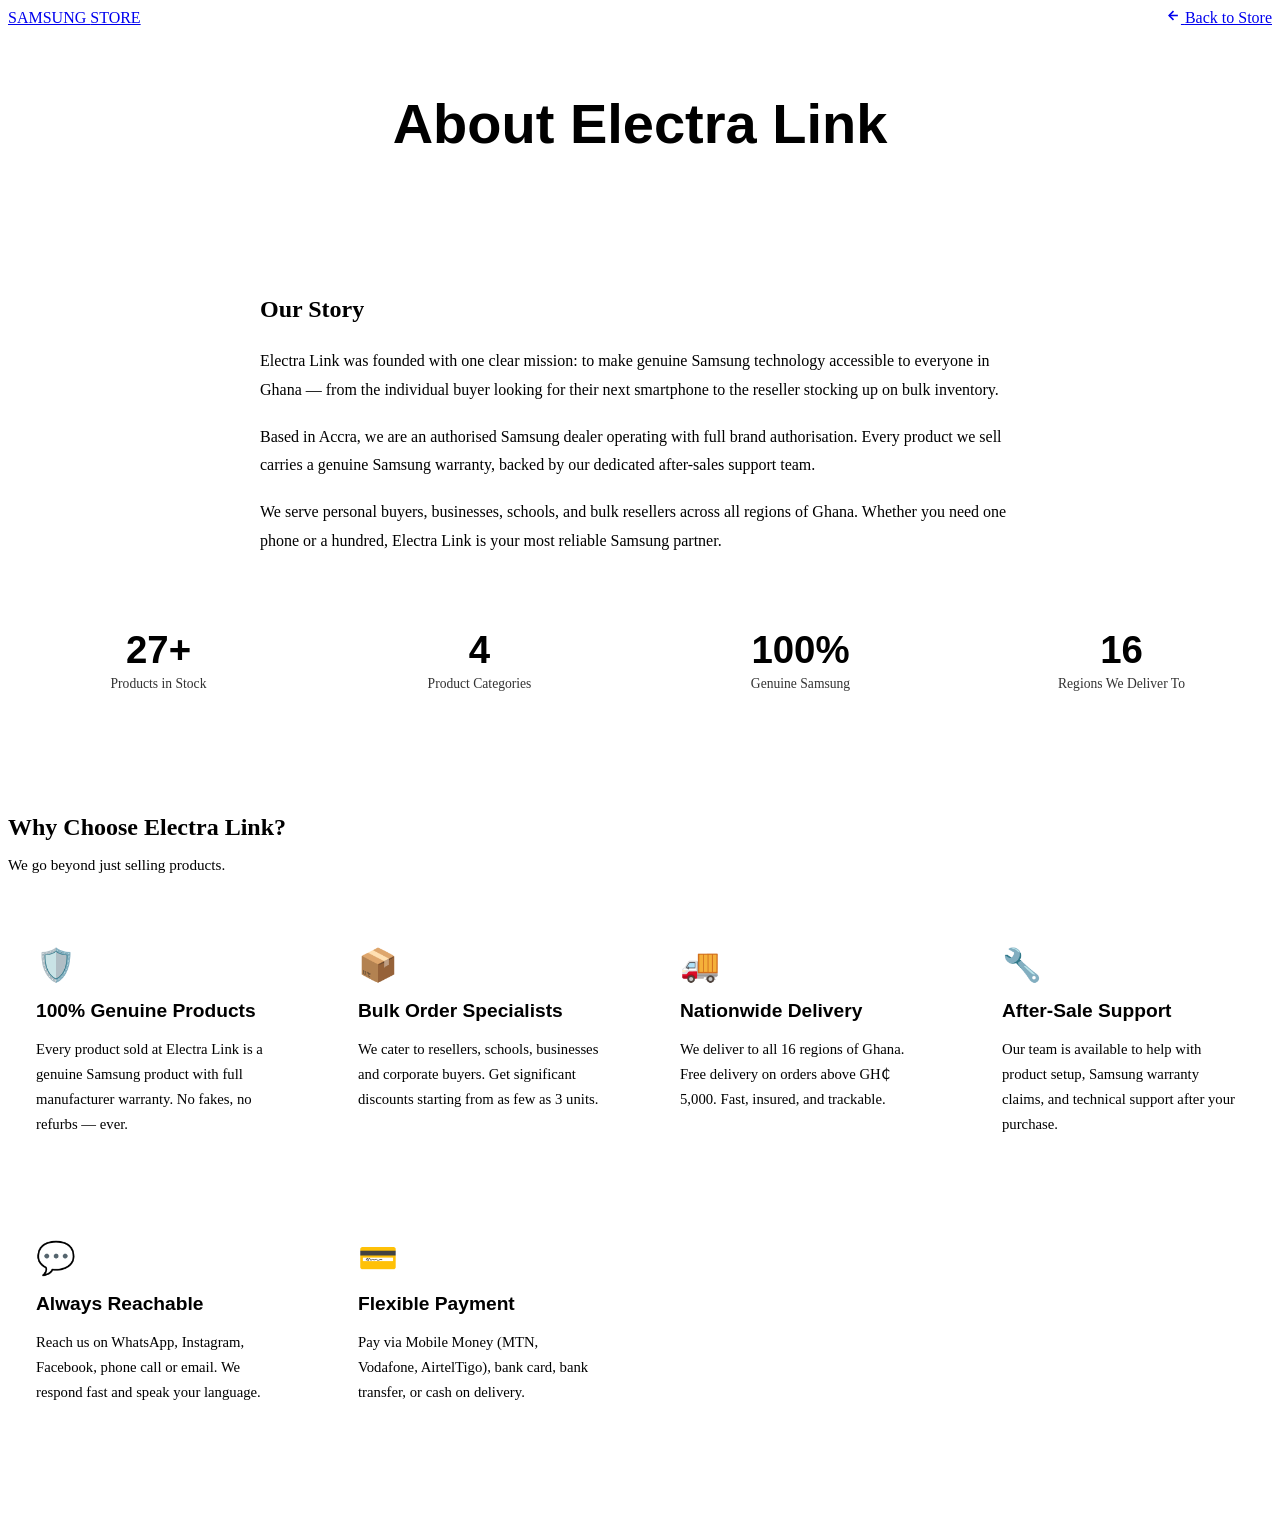
==== about.html @ 24522ba5 "Add files via upload" ====
<!DOCTYPE html>
<html lang="en">
<head>
  <meta charset="UTF-8">
  <meta name="viewport" content="width=device-width, initial-scale=1.0">
  <title>About Us — Electra Link Samsung Store</title>
  <link rel="stylesheet" href="/static/style.css">
  <style>
    .page-hero {
      background: linear-gradient(135deg, var(--navy) 0%, #0d1f6e 55%, #1428A0 100%);
      color: var(--white);
      padding: 64px 0;
      text-align: center;
    }
    .page-hero-title {
      font-family: 'Barlow Condensed', sans-serif;
      font-weight: 800;
      font-size: clamp(2rem, 5vw, 3.5rem);
      margin-bottom: 16px;
    }
    .page-hero-sub { font-size: 1.05rem; color: rgba(255,255,255,.7); max-width: 560px; margin: 0 auto; }
    .info-grid {
      display: grid;
      grid-template-columns: repeat(auto-fit, minmax(260px, 1fr));
      gap: 24px;
      margin-top: 40px;
    }
    .info-card {
      background: var(--white);
      border-radius: var(--radius);
      padding: 32px 28px;
      border: 1.5px solid var(--gray-200);
      box-shadow: var(--shadow-sm);
    }
    .info-card-icon {
      font-size: 2rem;
      margin-bottom: 16px;
    }
    .info-card-title {
      font-family: 'Barlow Condensed', sans-serif;
      font-weight: 800;
      font-size: 1.2rem;
      color: var(--navy);
      margin-bottom: 10px;
    }
    .info-card-text { font-size: .92rem; color: var(--gray-600); line-height: 1.7; }
    .about-story { max-width: 760px; margin: 0 auto; }
    .about-story p { font-size: 1rem; color: var(--gray-600); line-height: 1.8; margin-bottom: 18px; }
    .stat-row {
      display: grid;
      grid-template-columns: repeat(auto-fit, minmax(140px, 1fr));
      gap: 20px;
      margin: 48px 0;
      text-align: center;
    }
    .stat-item { padding: 24px; background: var(--blue); color: var(--white); border-radius: var(--radius); }
    .stat-num { font-family: 'Barlow Condensed', sans-serif; font-weight: 800; font-size: 2.4rem; }
    .stat-label { font-size: .85rem; opacity: .8; margin-top: 4px; }
    .section-divider { height: 2px; background: var(--gray-200); margin: 48px 0; border-radius: 2px; }
  </style>
</head>
<body data-page="static">

  <!-- NAVBAR -->
  <header class="navbar">
  <div class="container" style="display:flex;align-items:center;gap:12px;">
    <a href="/store" class="nav-logo">
      <div class="nav-logo-text">SAMSUNG <span>STORE</span></div>
    </a>
    <div style="flex:1"></div>
    <a href="/store" class="static-back-btn">
      <svg width="15" height="15" viewBox="0 0 24 24" fill="none" stroke="currentColor" stroke-width="2.5">
        <line x1="19" y1="12" x2="5" y2="12"/><polyline points="12 19 5 12 12 5"/>
      </svg>
      <span class="back-btn-label">Back to Store</span>
    </a>
  </div>
</header>

  <!-- HERO -->
  <div class="page-hero">
    <div class="container">
      <div class="page-hero-title">About Electra Link</div>
      <p class="page-hero-sub">Ghana's trusted Samsung authorised dealer — bringing you genuine technology since day one.</p>
    </div>
  </div>

  <!-- MAIN -->
  <main class="page-section">
    <div class="container">

      <!-- Story -->
      <div class="about-story">
        <h2 class="section-title" style="margin-bottom:24px;">Our Story</h2>
        <p>Electra Link was founded with one clear mission: to make genuine Samsung technology accessible to everyone in Ghana — from the individual buyer looking for their next smartphone to the reseller stocking up on bulk inventory.</p>
        <p>Based in Accra, we are an authorised Samsung dealer operating with full brand authorisation. Every product we sell carries a genuine Samsung warranty, backed by our dedicated after-sales support team.</p>
        <p>We serve personal buyers, businesses, schools, and bulk resellers across all regions of Ghana. Whether you need one phone or a hundred, Electra Link is your most reliable Samsung partner.</p>
      </div>

      <!-- Stats -->
      <div class="stat-row">
        <div class="stat-item">
          <div class="stat-num">27+</div>
          <div class="stat-label">Products in Stock</div>
        </div>
        <div class="stat-item">
          <div class="stat-num">4</div>
          <div class="stat-label">Product Categories</div>
        </div>
        <div class="stat-item">
          <div class="stat-num">100%</div>
          <div class="stat-label">Genuine Samsung</div>
        </div>
        <div class="stat-item">
          <div class="stat-num">16</div>
          <div class="stat-label">Regions We Deliver To</div>
        </div>
      </div>

      <div class="section-divider"></div>

      <!-- Why Us -->
      <h2 class="section-title" style="margin-bottom:8px;">Why Choose Electra Link?</h2>
      <p style="color:var(--gray-400);margin-bottom:32px;font-size:.95rem;">We go beyond just selling products.</p>

      <div class="info-grid">
        <div class="info-card">
          <div class="info-card-icon">🛡️</div>
          <div class="info-card-title">100% Genuine Products</div>
          <p class="info-card-text">Every product sold at Electra Link is a genuine Samsung product with full manufacturer warranty. No fakes, no refurbs — ever.</p>
        </div>
        <div class="info-card">
          <div class="info-card-icon">📦</div>
          <div class="info-card-title">Bulk Order Specialists</div>
          <p class="info-card-text">We cater to resellers, schools, businesses and corporate buyers. Get significant discounts starting from as few as 3 units.</p>
        </div>
        <div class="info-card">
          <div class="info-card-icon">🚚</div>
          <div class="info-card-title">Nationwide Delivery</div>
          <p class="info-card-text">We deliver to all 16 regions of Ghana. Free delivery on orders above GH₵ 5,000. Fast, insured, and trackable.</p>
        </div>
        <div class="info-card">
          <div class="info-card-icon">🔧</div>
          <div class="info-card-title">After-Sale Support</div>
          <p class="info-card-text">Our team is available to help with product setup, Samsung warranty claims, and technical support after your purchase.</p>
        </div>
        <div class="info-card">
          <div class="info-card-icon">💬</div>
          <div class="info-card-title">Always Reachable</div>
          <p class="info-card-text">Reach us on WhatsApp, Instagram, Facebook, phone call or email. We respond fast and speak your language.</p>
        </div>
        <div class="info-card">
          <div class="info-card-icon">💳</div>
          <div class="info-card-title">Flexible Payment</div>
          <p class="info-card-text">Pay via Mobile Money (MTN, Vodafone, AirtelTigo), bank card, bank transfer, or cash on delivery.</p>
        </div>
      </div>

    </div>
  </main>

  <!-- FOOTER MINI -->
  <footer style="background:var(--navy);color:rgba(255,255,255,.5);text-align:center;padding:24px;font-size:.85rem;">
    © 2025 Electra Link Samsung Store, Accra, Ghana. All rights reserved.
  </footer>

  <script src="/static/app.js"></script>
</body>
</html>
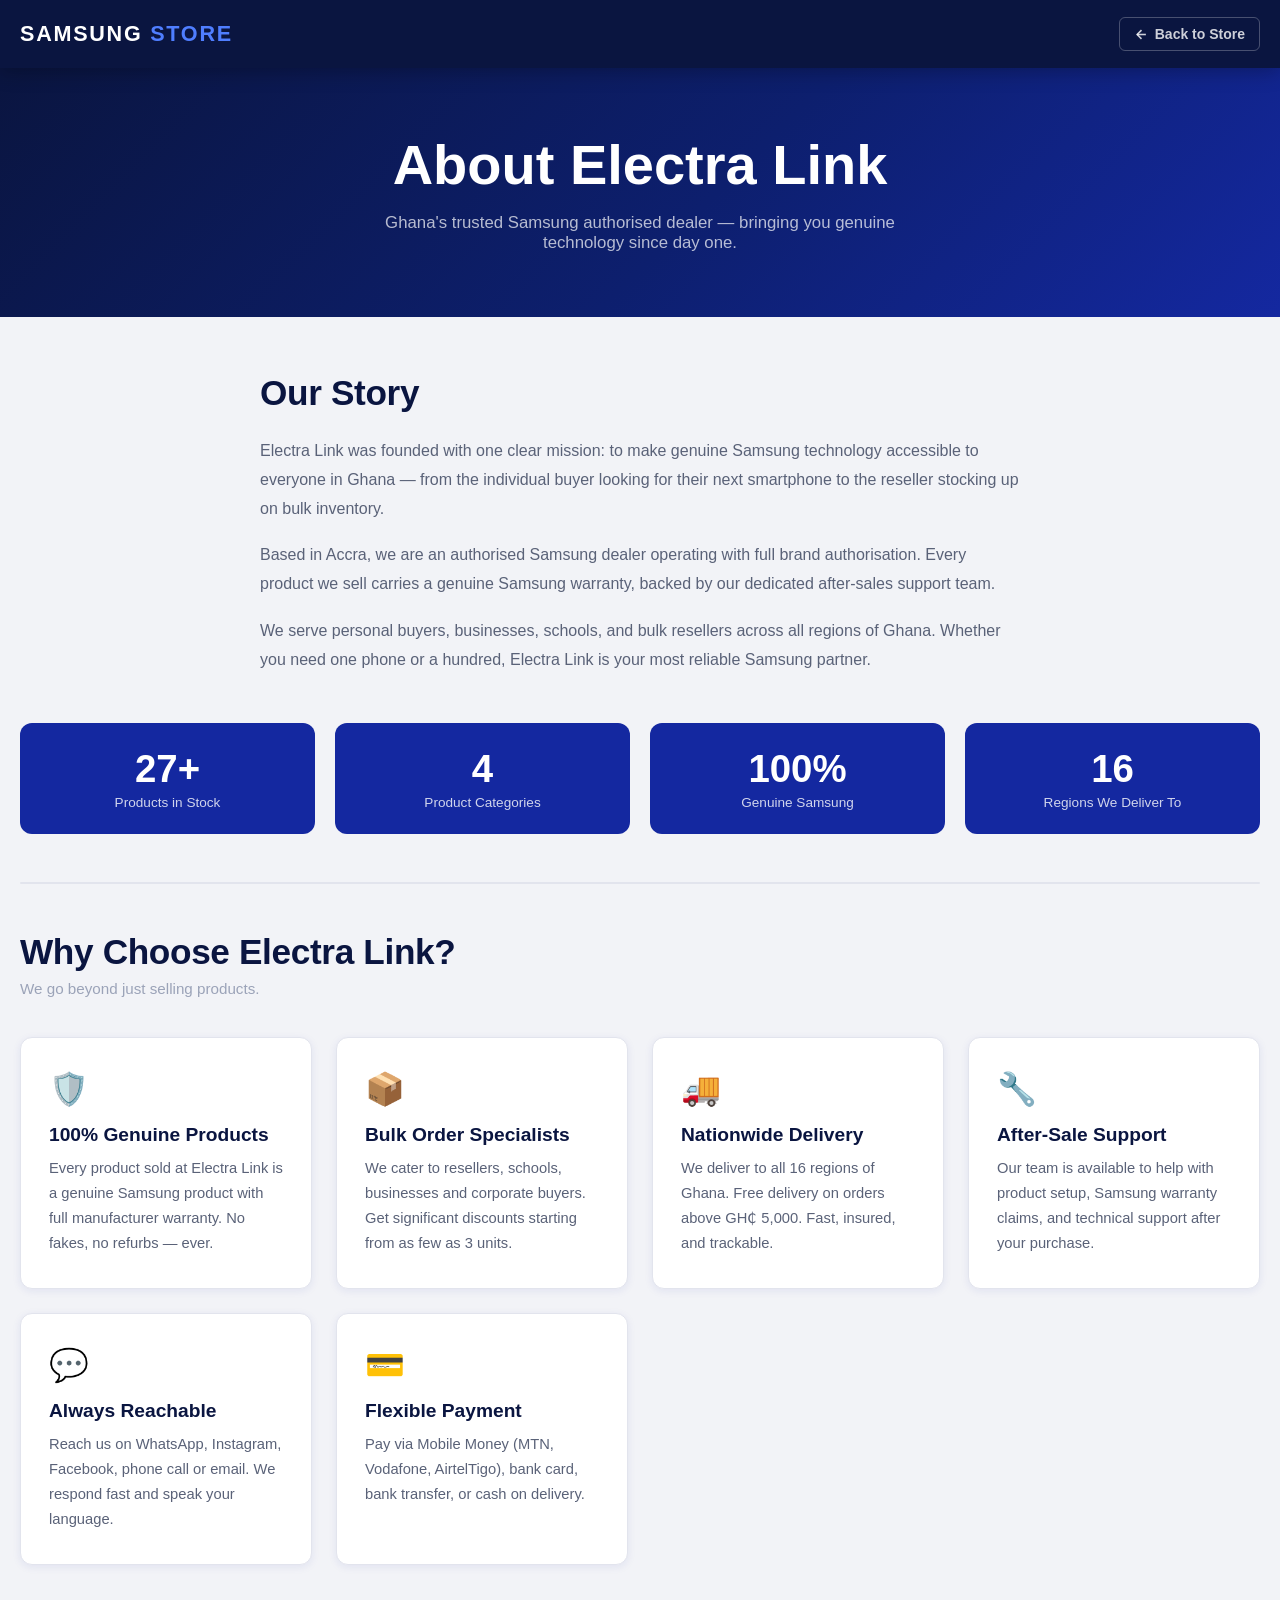
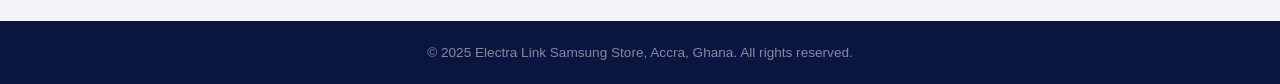
==== commit 650a2212: "Add files via upload" ====
--- a/about.html
+++ b/about.html
@@ -4,7 +4,7 @@
   <meta charset="UTF-8">
   <meta name="viewport" content="width=device-width, initial-scale=1.0">
   <title>About Us — Electra Link Samsung Store</title>
-  <link rel="stylesheet" href="/static/style.css">
+  <link rel="stylesheet" href="style.css">
   <style>
     .page-hero {
       background: linear-gradient(135deg, var(--navy) 0%, #0d1f6e 55%, #1428A0 100%);
--- a/style.css
+++ b/style.css
@@ -0,0 +1,2226 @@
+/* ============================================================
+   SAMSUNG DEALER STORE — style.css
+   Design: Clean Samsung-inspired: navy + electric blue accent,
+   crisp white surfaces, Barlow Condensed headlines.
+   ============================================================ */
+
+/* ---------- Google Fonts ---------- */
+@import url('https://fonts.googleapis.com/css2?family=Barlow+Condensed:wght@400;600;700;800&family=Barlow:wght@300;400;500;600&display=swap');
+
+/* ---------- CSS Variables ---------- */
+:root {
+  --blue:       #1428A0;   /* Samsung brand blue */
+  --blue-light: #1E4CE8;
+  --blue-glow:  #4F7EFF;
+  --navy:       #0A1540;
+  --white:      #FFFFFF;
+  --off-white:  #F2F3F7;
+  --gray-100:   #F0F1F5;
+  --gray-200:   #E2E4ED;
+  --gray-400:   #9BA3B8;
+  --gray-600:   #5A6278;
+  --gray-800:   #2C3249;
+  --text:       #1A1F36;
+  --success:    #00A86B;
+  --danger:     #E8282B;
+  --warning:    #FF9900;
+
+  --radius-sm:  6px;
+  --radius:     12px;
+  --radius-lg:  20px;
+  --shadow-sm:  0 2px 8px rgba(20,40,160,.08);
+  --shadow:     0 6px 24px rgba(20,40,160,.12);
+  --shadow-lg:  0 16px 48px rgba(20,40,160,.18);
+  --transition: .22s cubic-bezier(.4,0,.2,1);
+
+  --nav-h: 68px;
+}
+
+/* ---------- Reset ---------- */
+*, *::before, *::after { box-sizing: border-box; margin: 0; padding: 0; }
+html { scroll-behavior: smooth; }
+body {
+  font-family: 'Barlow', sans-serif;
+  font-size: 16px;
+  color: var(--text);
+  background: var(--off-white);
+  min-height: 100vh;
+}
+img { display: block; max-width: 100%; }
+a { color: inherit; text-decoration: none; }
+button { font-family: inherit; cursor: pointer; border: none; background: none; }
+ul { list-style: none; }
+input, select, textarea { font-family: inherit; }
+
+/* ---------- Scrollbar ---------- */
+::-webkit-scrollbar { width: 6px; height: 6px; }
+::-webkit-scrollbar-track { background: var(--gray-100); }
+::-webkit-scrollbar-thumb { background: var(--blue-light); border-radius: 3px; }
+
+/* ======================================================
+   UTILITY
+   ====================================================== */
+.container {
+  width: 100%;
+  max-width: 1480px;
+  margin: 0 auto;
+  padding: 0 20px;
+}
+.sr-only {
+  position: absolute; width: 1px; height: 1px;
+  overflow: hidden; clip: rect(0,0,0,0);
+}
+.hidden { display: none !important; }
+
+/* ======================================================
+   NAVBAR
+   ====================================================== */
+.navbar {
+  position: sticky;
+  top: 0;
+  z-index: 900;
+  height: var(--nav-h);
+  background: var(--navy);
+  box-shadow: 0 2px 20px rgba(0,0,0,.3);
+  display: flex;
+  align-items: center;
+}
+.navbar .container {
+  display: flex;
+  align-items: center;
+  gap: 24px;
+  height: 100%;
+}
+.nav-logo {
+  display: flex;
+  align-items: center;
+  gap: 12px;
+  flex-shrink: 0;
+}
+.nav-logo-img {
+  width: 120px;
+  height: 32px;
+  /* ── INSERT LOGO IMAGE: place Samsung logo PNG/SVG here ── */
+  /* background: url('assets/samsung-logo.png') center/contain no-repeat; */
+  display: flex;
+  align-items: center;
+  justify-content: center;
+}
+.nav-logo-text {
+  font-family: 'Barlow Condensed', sans-serif;
+  font-weight: 800;
+  font-size: 1.35rem;
+  letter-spacing: .08em;
+  color: var(--white);
+  text-transform: uppercase;
+}
+.nav-logo-text span { color: var(--blue-glow); }
+
+.nav-search {
+  flex: 1;
+  max-width: 480px;
+  position: relative;
+  margin: 0 auto;
+}
+.nav-search input {
+  width: 100%;
+  padding: 10px 44px 10px 18px;
+  border-radius: 50px;
+  border: 2px solid rgba(255,255,255,.1);
+  background: rgba(255,255,255,.08);
+  color: var(--white);
+  font-size: .95rem;
+  transition: var(--transition);
+}
+.nav-search input::placeholder { color: var(--gray-400); }
+.nav-search input:focus {
+  outline: none;
+  border-color: var(--blue-glow);
+  background: rgba(255,255,255,.12);
+}
+.nav-search-btn {
+  position: absolute; right: 12px; top: 50%;
+  transform: translateY(-50%);
+  color: var(--gray-400);
+  font-size: 1.1rem;
+  transition: var(--transition);
+}
+.nav-search-btn:hover { color: var(--white); }
+
+.nav-actions {
+  display: flex;
+  align-items: center;
+  gap: 6px;
+  flex-shrink: 0;
+}
+.nav-greeting {
+  font-size: .85rem;
+  color: var(--gray-400);
+  white-space: nowrap;
+  padding: 0 8px;
+}
+.nav-greeting strong { color: var(--white); }
+
+.nav-btn {
+  display: flex;
+  align-items: center;
+  gap: 6px;
+  padding: 8px 14px;
+  border-radius: var(--radius-sm);
+  font-size: .875rem;
+  font-weight: 500;
+  color: var(--gray-400);
+  transition: var(--transition);
+  white-space: nowrap;
+}
+.nav-btn:hover { background: rgba(255,255,255,.08); color: var(--white); }
+.nav-btn-cart {
+  position: relative;
+  padding: 8px 16px;
+  background: var(--blue);
+  color: var(--white);
+  border-radius: var(--radius-sm);
+}
+.nav-btn-cart:hover { background: var(--blue-light); color: var(--white); }
+.cart-badge {
+  position: absolute;
+  top: -6px; right: -6px;
+  width: 20px; height: 20px;
+  border-radius: 50%;
+  background: var(--blue-glow);
+  color: var(--white);
+  font-size: .7rem;
+  font-weight: 700;
+  display: flex; align-items: center; justify-content: center;
+  border: 2px solid var(--navy);
+  transition: transform .2s;
+}
+.cart-badge.pulse { animation: badgePulse .35s ease; }
+
+@keyframes badgePulse {
+  0%   { transform: scale(1); }
+  50%  { transform: scale(1.4); }
+  100% { transform: scale(1); }
+}
+
+/* Mobile hamburger */
+.nav-hamburger {
+  display: none;
+  flex-direction: column;
+  gap: 5px;
+  padding: 6px;
+  cursor: pointer;
+}
+.nav-hamburger span {
+  display: block;
+  width: 24px; height: 2px;
+  background: var(--white);
+  border-radius: 2px;
+  transition: var(--transition);
+}
+
+/* ======================================================
+   HERO BANNER
+   ====================================================== */
+.hero {
+  background: linear-gradient(135deg, var(--navy) 0%, #0d1f6e 55%, #1428A0 100%);
+  color: var(--white);
+  padding: 64px 0 0;
+  overflow: hidden;
+  position: relative;
+}
+.hero::before {
+  content: '';
+  position: absolute;
+  inset: 0;
+  background: radial-gradient(ellipse 70% 80% at 70% 50%, rgba(79,126,255,.18) 0%, transparent 70%);
+  pointer-events: none;
+}
+.hero .container {
+  display: flex;
+  align-items: flex-end;
+  gap: 40px;
+  min-height: 380px;
+}
+.hero-copy { flex: 1; padding-bottom: 56px; }
+.hero-eyebrow {
+  font-size: .8rem;
+  font-weight: 600;
+  letter-spacing: .2em;
+  text-transform: uppercase;
+  color: var(--blue-glow);
+  margin-bottom: 16px;
+}
+.hero-title {
+  font-family: 'Barlow Condensed', sans-serif;
+  font-weight: 800;
+  font-size: clamp(2.4rem, 6vw, 4.5rem);
+  line-height: .96;
+  letter-spacing: -.01em;
+  margin-bottom: 20px;
+}
+.hero-title em {
+  font-style: normal;
+  color: var(--blue-glow);
+}
+.hero-sub {
+  font-size: 1.05rem;
+  color: rgba(255,255,255,.7);
+  max-width: 480px;
+  line-height: 1.6;
+  margin-bottom: 32px;
+}
+.hero-actions { display: flex; gap: 12px; flex-wrap: wrap; }
+.btn-primary {
+  padding: 13px 30px;
+  background: var(--blue-glow);
+  color: var(--white);
+  font-weight: 600;
+  font-size: .95rem;
+  border-radius: var(--radius-sm);
+  transition: var(--transition);
+  box-shadow: 0 4px 20px rgba(79,126,255,.4);
+}
+.btn-primary:hover {
+  background: #6B94FF;
+  transform: translateY(-2px);
+  box-shadow: 0 8px 28px rgba(79,126,255,.5);
+}
+.btn-ghost {
+  padding: 13px 30px;
+  border: 2px solid rgba(255,255,255,.25);
+  color: var(--white);
+  font-weight: 600;
+  font-size: .95rem;
+  border-radius: var(--radius-sm);
+  transition: var(--transition);
+}
+.btn-ghost:hover {
+  border-color: var(--white);
+  background: rgba(255,255,255,.08);
+}
+
+.hero-image {
+  width: 460px;
+  flex-shrink: 0;
+  align-self: flex-end;
+  overflow: hidden;
+  border-radius: var(--radius-lg) var(--radius-lg) 0 0;
+  display: flex;
+  align-items: flex-end;
+  justify-content: center;
+}
+.hero-img {
+  width: 100%;
+  height: auto;
+  max-height: 420px;
+  object-fit: cover;
+  object-position: center top;
+  display: block;
+  border-radius: var(--radius-lg) var(--radius-lg) 0 0;
+}
+.hero-image-placeholder {
+  display: flex;
+  flex-direction: column;
+  align-items: center;
+  justify-content: center;
+  gap: 12px;
+  color: rgba(255,255,255,.3);
+  font-size: .85rem;
+  width: 100%;
+  height: 320px;
+  border: 2px dashed rgba(255,255,255,.12);
+  border-radius: var(--radius-lg) var(--radius-lg) 0 0;
+  text-align: center;
+  padding: 20px;
+}
+.hero-image-placeholder svg { opacity: .4; }
+
+/* ======================================================
+   CATEGORY NAV STRIP
+   ====================================================== */
+.cat-strip {
+  background: var(--white);
+  border-bottom: 2px solid var(--gray-200);
+  position: sticky;
+  top: var(--nav-h);
+  z-index: 800;
+}
+.cat-strip .container {
+  display: flex;
+  align-items: stretch;
+  gap: 0;
+  overflow-x: auto;
+  -webkit-overflow-scrolling: touch;
+  scrollbar-width: none;
+}
+.cat-strip .container::-webkit-scrollbar { display: none; }
+.cat-btn {
+  flex-shrink: 0;
+  display: flex;
+  align-items: center;
+  gap: 8px;
+  padding: 16px 22px;
+  font-size: .92rem;
+  font-weight: 600;
+  color: var(--gray-600);
+  border-bottom: 3px solid transparent;
+  transition: var(--transition);
+  white-space: nowrap;
+}
+.cat-btn:hover { color: var(--blue); border-bottom-color: var(--blue-light); }
+.cat-btn.active { color: var(--blue); border-bottom-color: var(--blue); }
+.cat-btn svg { font-size: 1.1em; }
+
+/* ======================================================
+   PAGE SECTIONS
+   ====================================================== */
+.page-section { padding: 56px 0; }
+.section-header {
+  display: flex;
+  align-items: flex-end;
+  justify-content: space-between;
+  margin-bottom: 32px;
+  flex-wrap: wrap;
+  gap: 12px;
+}
+.section-title {
+  font-family: 'Barlow Condensed', sans-serif;
+  font-weight: 800;
+  font-size: clamp(1.5rem, 3vw, 2.2rem);
+  letter-spacing: -.01em;
+  color: var(--navy);
+}
+.section-count {
+  font-size: .85rem;
+  color: var(--gray-400);
+  font-weight: 500;
+}
+.view-all {
+  font-size: .9rem;
+  font-weight: 600;
+  color: var(--blue);
+  display: flex;
+  align-items: center;
+  gap: 4px;
+  transition: var(--transition);
+}
+.view-all:hover { color: var(--blue-light); gap: 8px; }
+
+/* ======================================================
+   PRODUCT GRID & CARDS
+   ====================================================== */
+.product-grid {
+  display: grid;
+  grid-template-columns: repeat(auto-fill, minmax(280px, 1fr));
+  gap: 24px;
+}
+
+.product-card {
+  background: var(--white);
+  border-radius: var(--radius);
+  overflow: hidden;
+  box-shadow: var(--shadow-sm);
+  transition: var(--transition);
+  position: relative;
+  display: flex;
+  flex-direction: column;
+  border: 1.5px solid var(--gray-200);
+}
+.product-card:hover {
+  box-shadow: var(--shadow);
+  transform: translateY(-4px);
+  border-color: var(--gray-200);
+}
+
+.product-image-wrap {
+  position: relative;
+  background: var(--gray-100);
+  aspect-ratio: 4/3;
+  overflow: hidden;
+  display: flex;
+  align-items: center;
+  justify-content: center;
+}
+/* ── PRODUCT IMAGES: replace .product-image-placeholder with actual <img> tags ── */
+.product-image-placeholder {
+  display: flex;
+  flex-direction: column;
+  align-items: center;
+  justify-content: center;
+  gap: 10px;
+  color: var(--gray-400);
+  font-size: .8rem;
+  text-align: center;
+  padding: 20px;
+  width: 100%;
+  height: 100%;
+  background: linear-gradient(145deg, var(--gray-100), #EAECF4);
+}
+.product-image-placeholder .img-label {
+  font-size: .7rem;
+  font-family: 'Barlow Condensed', sans-serif;
+  letter-spacing: .08em;
+  text-transform: uppercase;
+  color: var(--gray-600);
+  background: var(--white);
+  padding: 4px 10px;
+  border-radius: 30px;
+  border: 1px dashed var(--gray-400);
+}
+.product-image-placeholder svg { opacity: .35; }
+
+/* To add real image: 
+   <img src="assets/products/s24-ultra.jpg" alt="Samsung Galaxy S24 Ultra"
+        class="product-img" loading="lazy"> */
+.product-img {
+  width: 100%;
+  height: 100%;
+  object-fit: contain;
+  padding: 16px;
+  transition: transform .35s ease;
+}
+.product-card:hover .product-img { transform: scale(1.04); }
+
+.badge-wrap {
+  position: absolute;
+  top: 12px; left: 12px;
+  display: flex; flex-direction: column; gap: 6px;
+}
+.badge {
+  padding: 3px 10px;
+  border-radius: 30px;
+  font-size: .72rem;
+  font-weight: 700;
+  letter-spacing: .06em;
+  text-transform: uppercase;
+}
+.badge-new { background: var(--blue); color: var(--white); }
+.badge-sale { background: var(--danger); color: var(--white); }
+.badge-hot { background: var(--warning); color: var(--white); }
+.badge-bulk { background: #1E3A8A; color: #93C5FD; border: 1px solid #3B82F6; }
+
+.stock-indicator {
+  position: absolute;
+  bottom: 10px; right: 10px;
+  display: flex; align-items: center; gap: 5px;
+  font-size: .72rem; font-weight: 600;
+  background: rgba(255,255,255,.9);
+  backdrop-filter: blur(4px);
+  padding: 4px 10px;
+  border-radius: 30px;
+}
+.stock-dot {
+  width: 7px; height: 7px;
+  border-radius: 50%;
+}
+.stock-in .stock-dot { background: var(--success); }
+.stock-low .stock-dot { background: var(--warning); }
+.stock-out .stock-dot { background: var(--danger); }
+.stock-in  { color: var(--success); }
+.stock-low { color: var(--warning); }
+.stock-out { color: var(--danger); }
+
+.product-body {
+  padding: 18px;
+  display: flex;
+  flex-direction: column;
+  flex: 1;
+  gap: 8px;
+}
+.product-category {
+  font-size: .72rem;
+  font-weight: 600;
+  letter-spacing: .1em;
+  text-transform: uppercase;
+  color: var(--blue-light);
+}
+.product-name {
+  font-family: 'Barlow Condensed', sans-serif;
+  font-weight: 700;
+  font-size: 1.1rem;
+  line-height: 1.25;
+  color: var(--navy);
+}
+.product-spec {
+  font-size: .8rem;
+  color: var(--gray-600);
+  line-height: 1.5;
+}
+.product-pricing { margin-top: 6px; }
+.product-price {
+  font-family: 'Barlow Condensed', sans-serif;
+  font-weight: 800;
+  font-size: 1.45rem;
+  color: var(--navy);
+}
+.product-price-orig {
+  font-size: .9rem;
+  color: var(--gray-400);
+  text-decoration: line-through;
+  margin-left: 8px;
+  font-weight: 400;
+}
+.bulk-note {
+  font-size: .75rem;
+  color: var(--blue-light);
+  font-weight: 600;
+  background: rgba(20,40,160,.06);
+  padding: 4px 8px;
+  border-radius: 4px;
+  border-left: 3px solid var(--blue-light);
+}
+
+.product-foot {
+  padding: 14px 18px 18px;
+  display: flex;
+  gap: 8px;
+}
+.btn-add-cart {
+  flex: 1;
+  padding: 11px;
+  background: var(--blue);
+  color: var(--white);
+  border-radius: var(--radius-sm);
+  font-weight: 600;
+  font-size: .9rem;
+  display: flex; align-items: center; justify-content: center; gap: 8px;
+  transition: var(--transition);
+}
+.btn-add-cart:hover:not(:disabled) {
+  background: var(--blue-light);
+  transform: translateY(-1px);
+}
+.btn-add-cart:disabled {
+  background: var(--gray-200);
+  color: var(--gray-400);
+  cursor: not-allowed;
+}
+.btn-wishlist {
+  padding: 11px 13px;
+  border: 1.5px solid var(--gray-200);
+  border-radius: var(--radius-sm);
+  color: var(--gray-400);
+  transition: var(--transition);
+}
+.btn-wishlist:hover { border-color: var(--danger); color: var(--danger); }
+
+/* ======================================================
+   CART DRAWER
+   ====================================================== */
+.cart-overlay {
+  position: fixed;
+  inset: 0;
+  background: rgba(10,21,64,.5);
+  backdrop-filter: blur(4px);
+  z-index: 1000;
+  opacity: 0;
+  pointer-events: none;
+  transition: opacity .3s;
+}
+.cart-overlay.open {
+  opacity: 1;
+  pointer-events: all;
+}
+
+.cart-drawer {
+  position: fixed;
+  top: 0; right: 0;
+  width: 100%;
+  max-width: 440px;
+  height: 100%;
+  background: var(--white);
+  z-index: 1001;
+  display: flex;
+  flex-direction: column;
+  transform: translateX(100%);
+  transition: transform .35s cubic-bezier(.4,0,.2,1);
+  box-shadow: -8px 0 40px rgba(10,21,64,.2);
+}
+.cart-drawer.open { transform: translateX(0); }
+
+.cart-head {
+  display: flex;
+  align-items: center;
+  justify-content: space-between;
+  padding: 20px 24px;
+  border-bottom: 1px solid var(--gray-200);
+  background: var(--navy);
+  color: var(--white);
+}
+.cart-head-title {
+  font-family: 'Barlow Condensed', sans-serif;
+  font-weight: 800;
+  font-size: 1.2rem;
+  letter-spacing: .04em;
+}
+.cart-close {
+  width: 36px; height: 36px;
+  display: flex; align-items: center; justify-content: center;
+  border-radius: 50%;
+  color: rgba(255,255,255,.7);
+  font-size: 1.3rem;
+  transition: var(--transition);
+}
+.cart-close:hover { background: rgba(255,255,255,.1); color: var(--white); }
+
+.cart-body {
+  flex: 1;
+  overflow-y: auto;
+  padding: 16px;
+  display: flex;
+  flex-direction: column;
+  gap: 12px;
+}
+.cart-empty {
+  flex: 1;
+  display: flex;
+  flex-direction: column;
+  align-items: center;
+  justify-content: center;
+  gap: 16px;
+  color: var(--gray-400);
+  text-align: center;
+  padding: 40px 24px;
+}
+.cart-empty svg { opacity: .3; }
+.cart-empty p { font-size: 1rem; font-weight: 500; }
+.cart-empty small { font-size: .85rem; }
+
+.cart-item {
+  display: flex;
+  gap: 12px;
+  padding: 14px;
+  background: var(--gray-100);
+  border-radius: var(--radius-sm);
+  border: 1px solid var(--gray-200);
+  transition: var(--transition);
+}
+.cart-item-img {
+  width: 68px; height: 68px;
+  border-radius: 8px;
+  background: var(--white);
+  flex-shrink: 0;
+  display: flex; align-items: center; justify-content: center;
+  overflow: hidden;
+  border: 1px solid var(--gray-200);
+  /* ── CART THUMBNAILS: product thumbnail appears here ── */
+}
+.cart-item-img img {
+  width: 100%; height: 100%;
+  object-fit: contain;
+  padding: 6px;
+}
+.cart-item-img-placeholder {
+  color: var(--gray-400);
+  font-size: .6rem;
+  text-align: center;
+  padding: 4px;
+  line-height: 1.3;
+}
+.cart-item-info { flex: 1; min-width: 0; }
+.cart-item-name {
+  font-weight: 600;
+  font-size: .9rem;
+  color: var(--navy);
+  margin-bottom: 2px;
+  white-space: nowrap;
+  overflow: hidden;
+  text-overflow: ellipsis;
+}
+.cart-item-sku {
+  font-size: .75rem;
+  color: var(--gray-400);
+  margin-bottom: 8px;
+}
+.cart-item-price {
+  font-family: 'Barlow Condensed', sans-serif;
+  font-weight: 700;
+  font-size: 1rem;
+  color: var(--blue);
+}
+.cart-item-controls {
+  display: flex;
+  align-items: center;
+  gap: 8px;
+  margin-top: 8px;
+}
+.qty-btn {
+  width: 28px; height: 28px;
+  border-radius: 50%;
+  border: 1.5px solid var(--gray-200);
+  display: flex; align-items: center; justify-content: center;
+  font-size: 1rem;
+  font-weight: 600;
+  color: var(--navy);
+  transition: var(--transition);
+}
+.qty-btn:hover { background: var(--blue); border-color: var(--blue); color: var(--white); }
+.qty-val {
+  min-width: 28px;
+  text-align: center;
+  font-weight: 700;
+  font-size: .9rem;
+  color: var(--navy);
+}
+.cart-item-remove {
+  align-self: flex-start;
+  color: var(--gray-400);
+  font-size: .9rem;
+  padding: 4px;
+  border-radius: 4px;
+  transition: var(--transition);
+}
+.cart-item-remove:hover { color: var(--danger); background: rgba(232,40,43,.08); }
+
+.cart-foot {
+  border-top: 1px solid var(--gray-200);
+  padding: 20px;
+  display: flex;
+  flex-direction: column;
+  gap: 14px;
+  background: var(--off-white);
+}
+.cart-subtotal {
+  display: flex;
+  justify-content: space-between;
+  align-items: center;
+}
+.cart-subtotal-label { font-size: .9rem; color: var(--gray-600); }
+.cart-subtotal-val {
+  font-family: 'Barlow Condensed', sans-serif;
+  font-weight: 800;
+  font-size: 1.4rem;
+  color: var(--navy);
+}
+.btn-checkout {
+  width: 100%;
+  padding: 15px;
+  background: var(--blue);
+  color: var(--white);
+  border-radius: var(--radius-sm);
+  font-weight: 700;
+  font-size: 1rem;
+  display: flex; align-items: center; justify-content: center; gap: 10px;
+  transition: var(--transition);
+  box-shadow: 0 4px 16px rgba(20,40,160,.3);
+}
+.btn-checkout:hover {
+  background: var(--blue-light);
+  transform: translateY(-2px);
+  box-shadow: 0 8px 24px rgba(20,40,160,.4);
+}
+.btn-continue {
+  width: 100%;
+  padding: 11px;
+  border: 1.5px solid var(--gray-200);
+  color: var(--gray-600);
+  border-radius: var(--radius-sm);
+  font-weight: 600;
+  font-size: .9rem;
+  transition: var(--transition);
+}
+.btn-continue:hover { border-color: var(--blue); color: var(--blue); }
+
+/* ======================================================
+   PROMO BANNER STRIP
+   ====================================================== */
+.promo-strip {
+  background: var(--blue);
+  color: var(--white);
+  padding: 40px 0;
+  text-align: center;
+}
+.promo-strip .container {
+  display: grid;
+  grid-template-columns: repeat(auto-fit, minmax(200px, 1fr));
+  gap: 32px;
+}
+.promo-item { display: flex; align-items: center; gap: 14px; }
+.promo-icon {
+  width: 48px; height: 48px;
+  background: rgba(255,255,255,.15);
+  border-radius: 50%;
+  display: flex; align-items: center; justify-content: center;
+  font-size: 1.4rem;
+  flex-shrink: 0;
+}
+.promo-text { text-align: left; }
+.promo-text strong { display: block; font-weight: 700; font-size: .95rem; }
+.promo-text small { font-size: .8rem; opacity: .75; }
+
+/* ======================================================
+   AUTH PAGES
+   ====================================================== */
+.auth-page {
+  min-height: 100vh;
+  display: flex;
+  background: linear-gradient(135deg, var(--navy) 0%, #0d1f6e 55%, #1428A0 100%);
+}
+.auth-left {
+  flex: 1;
+  display: flex;
+  flex-direction: column;
+  justify-content: center;
+  padding: 60px;
+  color: var(--white);
+}
+.auth-left-logo {
+  display: flex;
+  align-items: center;
+  gap: 14px;
+  margin-bottom: 64px;
+}
+.auth-left-logo-img {
+  width: 140px; height: 38px;
+  /* ── INSERT LOGO HERE ── */
+}
+.auth-eyebrow {
+  font-size: .75rem;
+  font-weight: 600;
+  letter-spacing: .2em;
+  text-transform: uppercase;
+  color: var(--blue-glow);
+  margin-bottom: 16px;
+}
+.auth-headline {
+  font-family: 'Barlow Condensed', sans-serif;
+  font-weight: 800;
+  font-size: clamp(2rem, 5vw, 3.5rem);
+  line-height: .95;
+  letter-spacing: -.01em;
+  margin-bottom: 24px;
+}
+.auth-headline em { font-style: normal; color: var(--blue-glow); }
+.auth-sub {
+  font-size: 1.05rem;
+  color: rgba(255,255,255,.65);
+  line-height: 1.65;
+  max-width: 420px;
+  margin-bottom: 48px;
+}
+.auth-features { display: flex; flex-direction: column; gap: 18px; }
+.auth-feat {
+  display: flex;
+  align-items: center;
+  gap: 14px;
+  font-size: .95rem;
+  color: rgba(255,255,255,.8);
+}
+.auth-feat-icon {
+  width: 38px; height: 38px;
+  border-radius: 10px;
+  background: rgba(255,255,255,.1);
+  display: flex; align-items: center; justify-content: center;
+  font-size: 1.1rem;
+  flex-shrink: 0;
+}
+
+.auth-right {
+  width: 520px;
+  flex-shrink: 0;
+  background: var(--white);
+  display: flex;
+  flex-direction: column;
+  justify-content: center;
+  padding: 60px 52px;
+}
+.auth-tabs {
+  display: flex;
+  gap: 0;
+  margin-bottom: 36px;
+  border-bottom: 2px solid var(--gray-200);
+}
+.auth-tab {
+  flex: 1;
+  padding: 12px;
+  text-align: center;
+  font-weight: 700;
+  font-size: .95rem;
+  color: var(--gray-400);
+  border-bottom: 3px solid transparent;
+  margin-bottom: -2px;
+  transition: var(--transition);
+}
+.auth-tab.active { color: var(--blue); border-bottom-color: var(--blue); }
+.auth-tab:hover:not(.active) { color: var(--gray-800); }
+
+.auth-form { display: none; flex-direction: column; gap: 18px; }
+.auth-form.active { display: flex; }
+
+.form-group { display: flex; flex-direction: column; gap: 6px; }
+.form-label {
+  font-size: .85rem;
+  font-weight: 600;
+  color: var(--gray-800);
+}
+.form-input {
+  padding: 12px 16px;
+  border: 1.5px solid var(--gray-200);
+  border-radius: var(--radius-sm);
+  font-size: .95rem;
+  color: var(--text);
+  transition: var(--transition);
+  background: var(--off-white);
+}
+.form-input:focus {
+  outline: none;
+  border-color: var(--blue-light);
+  background: var(--white);
+  box-shadow: 0 0 0 3px rgba(30,76,232,.1);
+}
+.form-input.error { border-color: var(--danger); }
+.form-error {
+  font-size: .8rem;
+  color: var(--danger);
+  font-weight: 500;
+  display: none;
+}
+.form-error.show { display: block; }
+
+.form-row { display: grid; grid-template-columns: 1fr 1fr; gap: 14px; }
+
+.btn-auth {
+  padding: 14px;
+  background: var(--blue);
+  color: var(--white);
+  border-radius: var(--radius-sm);
+  font-weight: 700;
+  font-size: 1rem;
+  transition: var(--transition);
+  box-shadow: 0 4px 16px rgba(20,40,160,.25);
+  margin-top: 4px;
+}
+.btn-auth:hover {
+  background: var(--blue-light);
+  transform: translateY(-2px);
+  box-shadow: 0 8px 24px rgba(20,40,160,.35);
+}
+
+.auth-divider {
+  display: flex; align-items: center; gap: 12px;
+  font-size: .8rem; color: var(--gray-400);
+}
+.auth-divider::before, .auth-divider::after {
+  content: '';
+  flex: 1;
+  height: 1px;
+  background: var(--gray-200);
+}
+
+.auth-switch {
+  text-align: center;
+  font-size: .9rem;
+  color: var(--gray-600);
+}
+.auth-switch a { color: var(--blue); font-weight: 600; }
+.auth-switch a:hover { color: var(--blue-light); }
+
+/* ======================================================
+   CHECKOUT PAGE
+   ====================================================== */
+.checkout-page { padding: 40px 0 80px; }
+.checkout-header { background: var(--navy); color: var(--white); padding: 24px 0; }
+.checkout-header .container {
+  display: flex;
+  align-items: center;
+  justify-content: space-between;
+}
+.checkout-title {
+  font-family: 'Barlow Condensed', sans-serif;
+  font-weight: 800;
+  font-size: 1.6rem;
+  letter-spacing: .04em;
+}
+.checkout-steps {
+  display: flex;
+  align-items: center;
+  gap: 8px;
+  font-size: .85rem;
+}
+.step {
+  display: flex;
+  align-items: center;
+  gap: 6px;
+  color: rgba(255,255,255,.5);
+}
+.step.active { color: var(--white); font-weight: 600; }
+.step.done { color: var(--blue-glow); }
+.step-num {
+  width: 24px; height: 24px;
+  border-radius: 50%;
+  border: 1.5px solid currentColor;
+  display: flex; align-items: center; justify-content: center;
+  font-size: .75rem;
+  font-weight: 700;
+}
+.step-sep { color: rgba(255,255,255,.25); }
+
+.checkout-grid {
+  display: grid;
+  grid-template-columns: 1fr 380px;
+  gap: 32px;
+  align-items: start;
+  margin-top: 36px;
+}
+
+.checkout-card {
+  background: var(--white);
+  border-radius: var(--radius);
+  border: 1.5px solid var(--gray-200);
+  overflow: hidden;
+  margin-bottom: 24px;
+}
+.checkout-card-head {
+  padding: 18px 24px;
+  border-bottom: 1px solid var(--gray-200);
+  background: var(--gray-100);
+}
+.checkout-card-title {
+  font-family: 'Barlow Condensed', sans-serif;
+  font-weight: 800;
+  font-size: 1.1rem;
+  color: var(--navy);
+  display: flex;
+  align-items: center;
+  gap: 10px;
+}
+.checkout-card-body { padding: 24px; display: flex; flex-direction: column; gap: 16px; }
+
+.order-line {
+  display: flex;
+  align-items: center;
+  gap: 14px;
+  padding-bottom: 14px;
+  border-bottom: 1px solid var(--gray-100);
+}
+.order-line:last-child { border-bottom: none; padding-bottom: 0; }
+.order-line-img {
+  width: 56px; height: 56px;
+  background: var(--gray-100);
+  border-radius: 8px;
+  display: flex; align-items: center; justify-content: center;
+  flex-shrink: 0;
+  font-size: .6rem;
+  color: var(--gray-400);
+  text-align: center;
+  overflow: hidden;
+}
+.order-line-img img { width: 100%; height: 100%; object-fit: contain; padding: 6px; }
+.order-line-info { flex: 1; }
+.order-line-name { font-weight: 600; font-size: .9rem; color: var(--navy); }
+.order-line-meta { font-size: .78rem; color: var(--gray-400); margin-top: 2px; }
+.order-line-price {
+  font-family: 'Barlow Condensed', sans-serif;
+  font-weight: 700;
+  font-size: 1.05rem;
+  color: var(--navy);
+  white-space: nowrap;
+}
+
+.order-totals { display: flex; flex-direction: column; gap: 10px; }
+.order-total-row {
+  display: flex;
+  justify-content: space-between;
+  font-size: .9rem;
+  color: var(--gray-600);
+}
+.order-total-row.grand {
+  font-size: 1.1rem;
+  font-weight: 700;
+  color: var(--navy);
+  padding-top: 10px;
+  border-top: 2px solid var(--gray-200);
+  margin-top: 4px;
+}
+
+.payment-methods { display: flex; flex-direction: column; gap: 10px; }
+.payment-option {
+  display: flex;
+  align-items: center;
+  gap: 12px;
+  padding: 14px 16px;
+  border: 1.5px solid var(--gray-200);
+  border-radius: var(--radius-sm);
+  cursor: pointer;
+  transition: var(--transition);
+}
+.payment-option.selected {
+  border-color: var(--blue);
+  background: rgba(20,40,160,.04);
+}
+.payment-option input[type=radio] { accent-color: var(--blue); }
+.payment-option-name { font-weight: 600; font-size: .9rem; }
+.payment-option-sub { font-size: .78rem; color: var(--gray-400); }
+.payment-logos {
+  margin-left: auto;
+  display: flex;
+  gap: 6px;
+  font-size: .7rem;
+  color: var(--gray-400);
+}
+
+.card-fields { margin-top: 8px; display: none; flex-direction: column; gap: 14px; }
+.card-fields.show { display: flex; }
+
+.btn-place-order {
+  width: 100%;
+  padding: 15px;
+  background: var(--blue);
+  color: var(--white);
+  border-radius: var(--radius-sm);
+  font-weight: 700;
+  font-size: 1rem;
+  display: flex; align-items: center; justify-content: center; gap: 10px;
+  transition: var(--transition);
+  box-shadow: 0 4px 16px rgba(20,40,160,.3);
+}
+.btn-place-order:hover {
+  background: var(--blue-light);
+  transform: translateY(-2px);
+}
+.secure-note {
+  display: flex;
+  align-items: center;
+  justify-content: center;
+  gap: 6px;
+  font-size: .78rem;
+  color: var(--gray-400);
+  margin-top: 10px;
+}
+
+/* ======================================================
+   PAYMENT MODAL
+   ====================================================== */
+.modal-overlay {
+  position: fixed;
+  inset: 0;
+  background: rgba(10,21,64,.65);
+  backdrop-filter: blur(6px);
+  z-index: 2000;
+  display: flex;
+  align-items: center;
+  justify-content: center;
+  opacity: 0;
+  pointer-events: none;
+  transition: opacity .3s;
+}
+.modal-overlay.open { opacity: 1; pointer-events: all; }
+
+.modal {
+  background: var(--white);
+  border-radius: var(--radius-lg);
+  padding: 48px 52px;
+  max-width: 460px;
+  width: 90%;
+  text-align: center;
+  box-shadow: var(--shadow-lg);
+  transform: scale(.92);
+  transition: transform .35s cubic-bezier(.34,1.56,.64,1);
+}
+.modal-overlay.open .modal { transform: scale(1); }
+
+.modal-icon {
+  width: 80px; height: 80px;
+  border-radius: 50%;
+  margin: 0 auto 24px;
+  display: flex; align-items: center; justify-content: center;
+  font-size: 2.2rem;
+}
+.modal-icon-processing { background: rgba(20,40,160,.1); }
+.modal-icon-success { background: rgba(0,168,107,.1); }
+
+.spinner {
+  width: 48px; height: 48px;
+  border: 4px solid var(--gray-200);
+  border-top-color: var(--blue);
+  border-radius: 50%;
+  animation: spin .7s linear infinite;
+}
+@keyframes spin { to { transform: rotate(360deg); } }
+
+.modal-title {
+  font-family: 'Barlow Condensed', sans-serif;
+  font-weight: 800;
+  font-size: 1.8rem;
+  color: var(--navy);
+  margin-bottom: 12px;
+}
+.modal-sub {
+  font-size: .95rem;
+  color: var(--gray-600);
+  line-height: 1.6;
+  margin-bottom: 28px;
+}
+.modal-order-num {
+  font-size: .85rem;
+  background: var(--gray-100);
+  border-radius: var(--radius-sm);
+  padding: 10px 20px;
+  font-weight: 600;
+  color: var(--navy);
+  margin-bottom: 28px;
+  display: inline-block;
+}
+
+/* ======================================================
+   FOOTER
+   ====================================================== */
+.footer {
+  background: var(--navy);
+  color: rgba(255,255,255,.7);
+  padding: 56px 0 28px;
+}
+.footer-grid {
+  display: grid;
+  grid-template-columns: 2fr 1fr 1fr 1fr;
+  gap: 40px;
+  margin-bottom: 48px;
+}
+.footer-brand-logo {
+  margin-bottom: 16px;
+  font-family: 'Barlow Condensed', sans-serif;
+  font-weight: 800;
+  font-size: 1.5rem;
+  color: var(--white);
+  letter-spacing: .05em;
+}
+.footer-brand-logo span { color: var(--blue-glow); }
+.footer-about { font-size: .87rem; line-height: 1.7; max-width: 260px; }
+.footer-col-title {
+  font-family: 'Barlow Condensed', sans-serif;
+  font-weight: 700;
+  font-size: .95rem;
+  letter-spacing: .1em;
+  text-transform: uppercase;
+  color: var(--white);
+  margin-bottom: 20px;
+}
+.footer-links { display: flex; flex-direction: column; gap: 10px; }
+.footer-link {
+  font-size: .87rem;
+  color: rgba(255,255,255,.6);
+  transition: var(--transition);
+}
+.footer-link:hover { color: var(--blue-glow); }
+.footer-bottom {
+  border-top: 1px solid rgba(255,255,255,.08);
+  padding-top: 24px;
+  display: flex;
+  justify-content: space-between;
+  align-items: center;
+  font-size: .82rem;
+  flex-wrap: wrap;
+  gap: 12px;
+}
+.footer-legal { display: flex; gap: 20px; }
+.footer-legal a { color: rgba(255,255,255,.45); transition: var(--transition); }
+.footer-legal a:hover { color: rgba(255,255,255,.8); }
+
+/* ======================================================
+   TOAST / NOTIFICATION
+   ====================================================== */
+.toast-container {
+  position: fixed;
+  bottom: 24px;
+  right: 24px;
+  z-index: 3000;
+  display: flex;
+  flex-direction: column;
+  gap: 10px;
+}
+.toast {
+  display: flex;
+  align-items: center;
+  gap: 12px;
+  padding: 14px 18px;
+  background: var(--navy);
+  color: var(--white);
+  border-radius: var(--radius-sm);
+  box-shadow: var(--shadow-lg);
+  font-size: .9rem;
+  font-weight: 500;
+  animation: toastIn .3s ease;
+  border-left: 4px solid var(--blue-glow);
+  min-width: 260px;
+  max-width: 340px;
+}
+.toast.success { border-left-color: var(--success); }
+.toast.error { border-left-color: var(--danger); }
+.toast-icon { font-size: 1.1rem; flex-shrink: 0; }
+.toast-msg { flex: 1; }
+.toast-out { animation: toastOut .3s ease forwards; }
+
+@keyframes toastIn {
+  from { transform: translateX(110%); opacity: 0; }
+  to   { transform: translateX(0); opacity: 1; }
+}
+@keyframes toastOut {
+  from { transform: translateX(0); opacity: 1; }
+  to   { transform: translateX(110%); opacity: 0; }
+}
+
+/* ======================================================
+   NO RESULTS
+   ====================================================== */
+.no-results {
+  text-align: center;
+  padding: 60px 20px;
+  color: var(--gray-400);
+  grid-column: 1/-1;
+}
+.no-results svg { margin: 0 auto 16px; opacity: .3; }
+.no-results p { font-size: 1.05rem; font-weight: 500; }
+
+/* ── FIX 1: Password eye toggle ── */
+.input-eye-wrap {
+  position: relative;
+  display: flex;
+  align-items: center;
+}
+.input-eye-wrap .form-input {
+  width: 100%;
+  padding-right: 44px;
+}
+.eye-btn {
+  position: absolute;
+  right: 12px;
+  background: none;
+  border: none;
+  cursor: pointer;
+  color: var(--gray-400);
+  display: flex;
+  align-items: center;
+  padding: 4px;
+  border-radius: 4px;
+  transition: color var(--transition);
+}
+.eye-btn:hover { color: var(--blue); }
+.eye-icon { display: block; }
+.eye-icon.hidden { display: none; }
+
+/* ── FIX 4: Hero image fills container properly ── */
+.hero-image {
+  width: 420px;
+  flex-shrink: 0;
+  align-self: flex-end;
+  min-height: 340px;
+  display: flex;
+  align-items: flex-end;
+  justify-content: center;
+  overflow: hidden;
+  background: transparent;
+  border-radius: var(--radius-lg) var(--radius-lg) 0 0;
+}
+.hero-img {
+  width: 100%;
+  height: 100%;
+  min-height: 340px;
+  object-fit: contain;
+  object-position: bottom center;
+  display: block;
+  border-radius: var(--radius-lg) var(--radius-lg) 0 0;
+  filter: drop-shadow(0 20px 40px rgba(0,0,0,.35));
+}
+
+/* ── FIX 5: Logout button — always visible, mobile-friendly ── */
+.nav-btn-logout {
+  display: flex !important;
+  align-items: center;
+  gap: 6px;
+  padding: 8px 14px;
+  border-radius: var(--radius-sm);
+  font-size: .875rem;
+  font-weight: 600;
+  color: rgba(255,255,255,.75);
+  border: 1.5px solid rgba(255,255,255,.2);
+  transition: var(--transition);
+  white-space: nowrap;
+  flex-shrink: 0;
+}
+.nav-btn-logout:hover {
+  background: rgba(232,40,43,.15);
+  border-color: var(--danger);
+  color: #ff7c7e;
+}
+@media (max-width: 480px) {
+  .nav-btn-logout .logout-label { display: none; }
+  .nav-btn-logout {
+    padding: 8px 10px;
+    border-radius: 50%;
+    width: 38px;
+    height: 38px;
+    justify-content: center;
+  }
+}
+
+/* ── FIX 6: Back-to-top button ── */
+.back-to-top {
+  position: fixed;
+  bottom: 28px;
+  right: 28px;
+  z-index: 500;
+  width: 48px;
+  height: 48px;
+  border-radius: 50%;
+  background: var(--blue);
+  color: var(--white);
+  border: none;
+  cursor: pointer;
+  display: flex;
+  align-items: center;
+  justify-content: center;
+  box-shadow: 0 4px 20px rgba(20,40,160,.4);
+  opacity: 0;
+  transform: translateY(16px);
+  pointer-events: none;
+  transition: opacity .3s, transform .3s, background .2s;
+}
+.back-to-top.visible {
+  opacity: 1;
+  transform: translateY(0);
+  pointer-events: all;
+}
+.back-to-top:hover {
+  background: var(--blue-light);
+  transform: translateY(-3px);
+  box-shadow: 0 8px 28px rgba(20,40,160,.5);
+}
+@media (max-width: 480px) {
+  .back-to-top { bottom: 18px; right: 16px; width: 42px; height: 42px; }
+}
+
+
+@media (max-width: 1100px) {
+  .footer-grid { grid-template-columns: 1fr 1fr; }
+  .checkout-grid { grid-template-columns: 1fr; }
+  .checkout-grid aside { order: -1; }
+}
+
+@media (max-width: 900px) {
+  .auth-left { display: none; }
+  .auth-right { width: 100%; padding: 48px 32px; }
+  .hero .container { flex-direction: column; }
+  .hero-image { width: 100%; max-width: 360px; align-self: center; }
+}
+
+@media (max-width: 768px) {
+  .nav-search { display: none; }
+  .nav-greeting { display: none; }
+  .nav-hamburger { display: flex; }
+  .product-grid { grid-template-columns: repeat(auto-fill, minmax(200px, 1fr)); gap: 16px; }
+  .footer-grid { grid-template-columns: 1fr; }
+  .promo-strip .container { grid-template-columns: 1fr; }
+  .cart-drawer { max-width: 100%; }
+  .form-row { grid-template-columns: 1fr; }
+}
+
+@media (max-width: 480px) {
+  .hero { padding: 40px 0 0; }
+  .hero .container { min-height: auto; padding-bottom: 40px; }
+  .hero-image { display: none; }
+  .product-grid { grid-template-columns: 1fr 1fr; gap: 12px; }
+  .auth-right { padding: 32px 20px; }
+  .modal { padding: 36px 24px; }
+  .checkout-steps { display: none; }
+  .nav-btn span { display: none; }
+  .hero-image { display: none; }
+}
+
+@media (min-width: 1600px) {
+  :root { font-size: 17px; }
+  .product-grid { grid-template-columns: repeat(auto-fill, minmax(300px, 1fr)); }
+}
+
+/* ============================================================
+   DARK MODE
+   ============================================================ */
+[data-theme="dark"] {
+  --white:      #1A1F2E;
+  --off-white:  #141824;
+  --gray-100:   #1E2435;
+  --gray-200:   #262D42;
+  --gray-400:   #6B7494;
+  --gray-600:   #8892B0;
+  --gray-800:   #A8B2D0;
+  --text:       #CCD6F6;
+  --navy:       #0A0E1A;
+  --shadow-sm:  0 2px 8px rgba(0,0,0,.3);
+  --shadow:     0 6px 24px rgba(0,0,0,.4);
+  --shadow-lg:  0 16px 48px rgba(0,0,0,.5);
+}
+[data-theme="dark"] .product-card { background: var(--gray-100); border-color: var(--gray-200); }
+[data-theme="dark"] .cat-strip { background: var(--gray-100); border-color: var(--gray-200); }
+[data-theme="dark"] .cat-btn { color: var(--gray-400); }
+[data-theme="dark"] .cat-btn.active { color: var(--blue-glow); border-bottom-color: var(--blue-glow); }
+[data-theme="dark"] .auth-right { background: var(--gray-100); }
+[data-theme="dark"] .form-input { background: var(--gray-200); border-color: var(--gray-200); color: var(--text); }
+[data-theme="dark"] .checkout-card { background: var(--gray-100); border-color: var(--gray-200); }
+[data-theme="dark"] .checkout-card-head { background: var(--gray-200); }
+[data-theme="dark"] .cart-drawer { background: var(--gray-100); }
+[data-theme="dark"] .cart-item { background: var(--gray-200); border-color: var(--gray-200); }
+[data-theme="dark"] .cart-foot { background: var(--off-white); }
+[data-theme="dark"] .product-name { color: #CCD6F6; }
+[data-theme="dark"] .section-title { color: #CCD6F6; }
+[data-theme="dark"] .product-price { color: #CCD6F6; }
+[data-theme="dark"] .order-line-name { color: #CCD6F6; }
+[data-theme="dark"] .cart-item-name { color: #CCD6F6; }
+
+/* ============================================================
+   PROMO BANNER
+   ============================================================ */
+.promo-banner {
+  background: linear-gradient(90deg, var(--blue) 0%, #6B94FF 100%);
+  color: var(--white);
+  text-align: center;
+  padding: 10px 20px;
+  font-size: .88rem;
+  display: flex;
+  align-items: center;
+  justify-content: center;
+  gap: 12px;
+  position: relative;
+  z-index: 950;
+}
+.promo-banner strong { font-weight: 700; }
+.promo-banner-close {
+  background: rgba(255,255,255,.2);
+  border: none;
+  color: var(--white);
+  width: 22px; height: 22px;
+  border-radius: 50%;
+  font-size: .8rem;
+  cursor: pointer;
+  display: flex; align-items: center; justify-content: center;
+  flex-shrink: 0;
+  transition: var(--transition);
+}
+.promo-banner-close:hover { background: rgba(255,255,255,.35); }
+
+/* ============================================================
+   SIDE MENU
+   ============================================================ */
+.menu-overlay {
+  position: fixed; inset: 0;
+  background: rgba(10,21,64,.5);
+  backdrop-filter: blur(4px);
+  z-index: 1100;
+  opacity: 0; pointer-events: none;
+  transition: opacity .3s;
+}
+.menu-overlay.open { opacity: 1; pointer-events: all; }
+
+.side-menu {
+  position: fixed;
+  top: 0; right: 0;
+  width: 300px; height: 100%;
+  background: var(--navy);
+  z-index: 1101;
+  display: flex; flex-direction: column;
+  transform: translateX(100%);
+  transition: transform .35s cubic-bezier(.4,0,.2,1);
+  box-shadow: -8px 0 40px rgba(0,0,0,.3);
+  overflow-y: auto;
+}
+.side-menu.open { transform: translateX(0); }
+
+.side-menu-head {
+  display: flex; align-items: center; justify-content: space-between;
+  padding: 20px 20px;
+  border-bottom: 1px solid rgba(255,255,255,.08);
+}
+.side-menu-close {
+  width: 32px; height: 32px;
+  border-radius: 50%;
+  background: rgba(255,255,255,.08);
+  color: rgba(255,255,255,.7);
+  font-size: 1rem;
+  display: flex; align-items: center; justify-content: center;
+  transition: var(--transition);
+}
+.side-menu-close:hover { background: rgba(255,255,255,.15); color: var(--white); }
+
+.side-menu-user {
+  padding: 20px;
+  display: flex; align-items: center; gap: 12px;
+  border-bottom: 1px solid rgba(255,255,255,.08);
+}
+.side-menu-avatar {
+  width: 44px; height: 44px;
+  border-radius: 50%;
+  background: rgba(255,255,255,.1);
+  display: flex; align-items: center; justify-content: center;
+  font-size: 1.4rem;
+}
+.side-menu-username {
+  font-weight: 700; color: var(--white); font-size: .95rem;
+}
+
+.side-menu-nav { display: flex; flex-direction: column; padding: 8px 0; flex: 1; }
+
+.side-menu-item {
+  display: flex; align-items: center; gap: 14px;
+  padding: 14px 20px;
+  font-size: .9rem; font-weight: 500;
+  color: rgba(255,255,255,.7);
+  transition: var(--transition);
+  border: none; background: none; cursor: pointer;
+  text-align: left; width: 100%;
+}
+.side-menu-item:hover { background: rgba(255,255,255,.06); color: var(--white); }
+.side-menu-item svg { flex-shrink: 0; opacity: .7; }
+
+.side-menu-divider {
+  height: 1px; background: rgba(255,255,255,.08); margin: 8px 0;
+}
+
+.side-menu-theme-row {
+  justify-content: space-between; cursor: default;
+}
+.side-menu-theme-row:hover { background: none; }
+
+.theme-toggle {
+  width: 44px; height: 24px;
+  background: rgba(255,255,255,.15);
+  border-radius: 12px;
+  position: relative; cursor: pointer;
+  transition: background .3s;
+  flex-shrink: 0;
+}
+.theme-toggle.dark { background: var(--blue); }
+.theme-toggle-knob {
+  position: absolute;
+  top: 3px; left: 3px;
+  width: 18px; height: 18px;
+  border-radius: 50%;
+  background: var(--white);
+  transition: transform .3s;
+}
+.theme-toggle.dark .theme-toggle-knob { transform: translateX(20px); }
+
+.side-menu-logout { color: rgba(255,100,100,.8); }
+.side-menu-logout:hover { background: rgba(232,40,43,.1); color: #ff7c7e; }
+
+/* Hamburger always visible */
+.nav-hamburger {
+  display: flex !important;
+  flex-direction: column;
+  gap: 5px; padding: 6px; cursor: pointer;
+}
+.nav-hamburger span {
+  display: block; width: 22px; height: 2px;
+  background: var(--white); border-radius: 2px;
+  transition: var(--transition);
+}
+
+/* ============================================================
+   MOBILE SEARCH BAR
+   ============================================================ */
+.mobile-search-bar {
+  display: none;
+  padding: 10px 16px;
+  background: var(--navy);
+  border-top: 1px solid rgba(255,255,255,.06);
+}
+@media (max-width: 768px) {
+  .mobile-search-bar { display: block; }
+  .nav-search { display: none; }
+}
+
+/* ============================================================
+   TRUST STRIP
+   ============================================================ */
+.trust-strip {
+  background: var(--white);
+  border-bottom: 1px solid var(--gray-200);
+  padding: 16px 0;
+}
+.trust-strip .container {
+  display: flex; flex-wrap: wrap; gap: 20px; justify-content: space-between;
+}
+.trust-item {
+  display: flex; align-items: center; gap: 10px;
+  font-size: .82rem; color: var(--gray-600);
+}
+.trust-icon { font-size: 1.3rem; }
+.trust-item strong { display: block; font-weight: 700; color: var(--navy); font-size: .85rem; }
+.trust-item small { font-size: .75rem; }
+[data-theme="dark"] .trust-strip { background: var(--gray-100); border-color: var(--gray-200); }
+[data-theme="dark"] .trust-item strong { color: #CCD6F6; }
+
+/* ============================================================
+   NEWSLETTER
+   ============================================================ */
+.newsletter-section {
+  background: linear-gradient(135deg, var(--navy), #1428A0);
+  padding: 48px 0;
+}
+.newsletter-wrap {
+  display: flex; align-items: center; justify-content: space-between;
+  gap: 32px; flex-wrap: wrap;
+}
+.newsletter-title {
+  font-family: 'Barlow Condensed', sans-serif;
+  font-weight: 800; font-size: 1.6rem; color: var(--white); margin-bottom: 6px;
+}
+.newsletter-sub { font-size: .9rem; color: rgba(255,255,255,.65); }
+.newsletter-form {
+  display: flex; gap: 10px; flex-wrap: wrap;
+  min-width: 300px;
+}
+.newsletter-form input {
+  flex: 1; padding: 12px 16px;
+  border: 2px solid rgba(255,255,255,.2);
+  border-radius: var(--radius-sm);
+  background: rgba(255,255,255,.1);
+  color: var(--white); font-size: .9rem;
+}
+.newsletter-form input::placeholder { color: rgba(255,255,255,.45); }
+.newsletter-form input:focus { outline: none; border-color: var(--blue-glow); }
+
+/* ============================================================
+   PRODUCT QUICK VIEW BUTTON
+   ============================================================ */
+.btn-quick-view {
+  position: absolute;
+  bottom: 10px; left: 50%; transform: translateX(-50%) translateY(8px);
+  background: rgba(20,40,160,.9);
+  color: var(--white);
+  border: none; border-radius: 30px;
+  padding: 6px 14px;
+  font-size: .75rem; font-weight: 600;
+  display: flex; align-items: center; gap: 5px;
+  opacity: 0; pointer-events: none;
+  transition: var(--transition);
+  white-space: nowrap;
+  cursor: pointer;
+  z-index: 2;
+}
+.product-card:hover .btn-quick-view {
+  opacity: 1; pointer-events: all; transform: translateX(-50%) translateY(0);
+}
+.product-card { cursor: pointer; }
+
+/* ============================================================
+   PRODUCT DETAIL MODAL
+   ============================================================ */
+.product-modal-overlay {
+  position: fixed; inset: 0;
+  background: rgba(10,21,64,.65);
+  backdrop-filter: blur(6px);
+  z-index: 2000;
+  display: flex; align-items: center; justify-content: center;
+  opacity: 0; pointer-events: none;
+  transition: opacity .3s;
+  padding: 20px;
+}
+.product-modal-overlay.open { opacity: 1; pointer-events: all; }
+
+.product-modal {
+  background: var(--white);
+  border-radius: var(--radius-lg);
+  width: 100%; max-width: 860px;
+  max-height: 90vh;
+  overflow-y: auto;
+  position: relative;
+  transform: scale(.94);
+  transition: transform .3s cubic-bezier(.34,1.56,.64,1);
+  box-shadow: var(--shadow-lg);
+}
+.product-modal.open { transform: scale(1); }
+
+.product-modal-close {
+  position: sticky; top: 12px; float: right;
+  margin: 12px 12px 0 0;
+  width: 36px; height: 36px;
+  border-radius: 50%;
+  background: var(--gray-100);
+  color: var(--gray-600);
+  font-size: 1rem;
+  display: flex; align-items: center; justify-content: center;
+  transition: var(--transition);
+  z-index: 1;
+}
+.product-modal-close:hover { background: var(--danger); color: var(--white); }
+
+.product-modal-body { padding: 24px; }
+
+.modal-product-layout {
+  display: grid; grid-template-columns: 1fr 1fr; gap: 32px;
+}
+.modal-product-gallery {
+  position: relative; border-radius: var(--radius);
+  background: var(--gray-100); overflow: hidden;
+  aspect-ratio: 1;
+  display: flex; align-items: center; justify-content: center;
+}
+.modal-product-img {
+  width: 100%; height: 100%;
+  object-fit: contain; padding: 20px;
+}
+.modal-product-img-placeholder {
+  display: flex; align-items: center; justify-content: center;
+  color: var(--gray-400); width: 100%; height: 100%;
+}
+.modal-stock-badge {
+  position: absolute; bottom: 12px; right: 12px;
+  display: flex; align-items: center; gap: 5px;
+  font-size: .75rem; font-weight: 600;
+  background: rgba(255,255,255,.95);
+  padding: 4px 10px; border-radius: 30px;
+}
+.modal-product-name {
+  font-family: 'Barlow Condensed', sans-serif;
+  font-weight: 800; font-size: 1.8rem; color: var(--navy);
+  line-height: 1.1; margin: 8px 0;
+}
+.modal-product-spec {
+  font-size: .88rem; color: var(--gray-600); line-height: 1.7;
+  margin-bottom: 16px;
+}
+.modal-product-price {
+  font-family: 'Barlow Condensed', sans-serif;
+  font-weight: 800; font-size: 2rem; color: var(--navy);
+  margin: 16px 0;
+}
+.modal-options { margin: 16px 0; }
+.modal-options-label {
+  font-size: .8rem; font-weight: 700; color: var(--gray-600);
+  text-transform: uppercase; letter-spacing: .08em; margin-bottom: 8px;
+}
+.modal-options-btns { display: flex; gap: 8px; flex-wrap: wrap; }
+.modal-opt-btn {
+  padding: 6px 16px;
+  border: 1.5px solid var(--gray-200);
+  border-radius: var(--radius-sm);
+  font-size: .85rem; font-weight: 600; color: var(--gray-600);
+  transition: var(--transition); cursor: pointer; background: none;
+}
+.modal-opt-btn.active { border-color: var(--blue); color: var(--blue); background: rgba(20,40,160,.06); }
+.modal-opt-btn:hover:not(.active) { border-color: var(--gray-400); }
+
+.modal-product-actions { display: flex; gap: 10px; margin: 20px 0; flex-wrap: wrap; }
+.btn-buy-now {
+  flex: 1; padding: 12px;
+  background: var(--navy); color: var(--white);
+  border-radius: var(--radius-sm);
+  font-weight: 700; font-size: .9rem;
+  transition: var(--transition); border: none; cursor: pointer;
+}
+.btn-buy-now:hover { background: var(--gray-800); transform: translateY(-1px); }
+.modal-add-cart { flex: 1; }
+
+.modal-meta {
+  display: flex; flex-direction: column; gap: 6px;
+  font-size: .8rem; color: var(--gray-400);
+}
+.modal-meta span { display: flex; align-items: center; gap: 6px; }
+
+/* Related products */
+.modal-related { margin-top: 32px; border-top: 1px solid var(--gray-200); padding-top: 24px; }
+.modal-related-title {
+  font-family: 'Barlow Condensed', sans-serif;
+  font-weight: 800; font-size: 1.2rem; color: var(--navy); margin-bottom: 16px;
+}
+.modal-related-grid {
+  display: grid; grid-template-columns: repeat(auto-fill, minmax(140px, 1fr)); gap: 12px;
+}
+.modal-related-card {
+  border: 1.5px solid var(--gray-200); border-radius: var(--radius-sm);
+  overflow: hidden; cursor: pointer; transition: var(--transition);
+}
+.modal-related-card:hover { border-color: var(--blue); box-shadow: var(--shadow-sm); transform: translateY(-2px); }
+.modal-related-img {
+  background: var(--gray-100); aspect-ratio: 1;
+  display: flex; align-items: center; justify-content: center; overflow: hidden;
+}
+.modal-related-img img { width: 100%; height: 100%; object-fit: contain; padding: 8px; }
+.modal-related-img-ph { font-size: 1.5rem; color: var(--gray-400); }
+.modal-related-name { font-size: .75rem; font-weight: 600; color: var(--navy); padding: 6px 8px 2px; line-height: 1.3; }
+.modal-related-price { font-size: .78rem; color: var(--blue); font-weight: 700; padding: 0 8px 8px; }
+
+@media (max-width: 600px) {
+  .modal-product-layout { grid-template-columns: 1fr; }
+  .product-modal-body { padding: 16px; }
+}
+
+/* ============================================================
+   CART PRICING — unit × qty = total
+   ============================================================ */
+.cart-item-pricing {
+  display: flex; align-items: center; gap: 5px;
+  flex-wrap: wrap; margin: 4px 0 8px;
+}
+.cart-unit-price { font-size: .78rem; color: var(--gray-600); font-weight: 500; }
+.cart-price-sep { font-size: .78rem; color: var(--gray-400); }
+.cart-qty-label { font-size: .78rem; color: var(--gray-600); font-weight: 600; }
+.cart-item-price { font-family: 'Barlow Condensed', sans-serif; font-weight: 800; font-size: 1rem; color: var(--blue); }
+
+/* ============================================================
+   STATIC PAGES BACK BUTTON
+   ============================================================ */
+.static-back-btn {
+  display: flex; align-items: center; gap: 6px;
+  padding: 8px 14px;
+  border-radius: var(--radius-sm);
+  border: 1.5px solid rgba(255,255,255,.25);
+  color: rgba(255,255,255,.8);
+  font-size: .875rem; font-weight: 600;
+  white-space: nowrap; flex-shrink: 0;
+  transition: var(--transition);
+}
+.static-back-btn:hover { background: rgba(255,255,255,.1); color: var(--white); }
+@media (max-width: 375px) {
+  .static-back-btn .back-btn-label { display: none; }
+  .static-back-btn { width: 34px; height: 34px; padding: 0; border-radius: 50%; justify-content: center; }
+}
+
+/* Dark mode modal */
+[data-theme="dark"] .product-modal { background: var(--gray-100); }
+[data-theme="dark"] .modal-product-gallery { background: var(--gray-200); }
+[data-theme="dark"] .modal-product-name { color: #CCD6F6; }
+[data-theme="dark"] .modal-product-price { color: #CCD6F6; }
+[data-theme="dark"] .modal-related-name { color: #CCD6F6; }
+[data-theme="dark"] .modal-related-card { border-color: var(--gray-200); }
+[data-theme="dark"] .modal-related-img { background: var(--gray-200); }
+[data-theme="dark"] .product-modal-close { background: var(--gray-200); }
+
+/* ============================================================
+   ADDITIONAL DARK MODE COMPLETIONS
+   ============================================================ */
+[data-theme="dark"] body { background: var(--off-white); color: var(--text); }
+[data-theme="dark"] .trust-strip { background: var(--gray-100); border-color: var(--gray-200); }
+[data-theme="dark"] .trust-item strong { color: #CCD6F6; }
+[data-theme="dark"] .trust-item { color: var(--gray-600); }
+[data-theme="dark"] .footer { background: #050810; }
+[data-theme="dark"] .footer-about { color: rgba(255,255,255,.5); }
+[data-theme="dark"] .profile-card { background: var(--gray-100); border-color: var(--gray-200); }
+[data-theme="dark"] .profile-card-head { background: var(--gray-200); }
+[data-theme="dark"] .detail-value { color: #CCD6F6; }
+[data-theme="dark"] .checkout-card-body { background: var(--gray-100); }
+[data-theme="dark"] .payment-option { border-color: var(--gray-200); }
+[data-theme="dark"] .payment-option.selected { background: rgba(79,126,255,.08); }
+[data-theme="dark"] .order-total-row { color: var(--gray-400); }
+[data-theme="dark"] .order-total-row.grand { color: #CCD6F6; }
+[data-theme="dark"] .cart-subtotal-label { color: var(--gray-400); }
+[data-theme="dark"] .cart-subtotal-val { color: #CCD6F6; }
+[data-theme="dark"] .hero { background: linear-gradient(135deg, #020510 0%, #081030 55%, #0A1F7A 100%); }
+[data-theme="dark"] .promo-strip { background: #0A1540; }
+[data-theme="dark"] .promo-strip .promo-text strong { color: #FFFFFF; }
+[data-theme="dark"] .promo-strip .promo-text small { color: rgba(255,255,255,.75); }
+[data-theme="dark"] .promo-item { color: #FFFFFF; }
+[data-theme="dark"] .promo-icon { background: rgba(255,255,255,.12); }
+[data-theme="dark"] .newsletter-section { background: linear-gradient(135deg, #020510, #0A1F7A); }
+[data-theme="dark"] .no-results { color: var(--gray-600); }
+[data-theme="dark"] .product-spec { color: var(--gray-400); }
+[data-theme="dark"] .product-category { color: var(--blue-glow); }
+[data-theme="dark"] .bulk-note { background: rgba(79,126,255,.1); border-left-color: var(--blue-glow); color: var(--blue-glow); }
+[data-theme="dark"] .auth-page { background: linear-gradient(135deg, #020510 0%, #081030 55%, #0A1F7A 100%); }
+[data-theme="dark"] .form-label { color: var(--gray-400); }
+[data-theme="dark"] .side-menu { background: #050810; }
+[data-theme="dark"] .modal-product-spec { color: var(--gray-400); }
+[data-theme="dark"] .history-item { background: var(--gray-200); }
+[data-theme="dark"] .history-term { color: #CCD6F6; }
+/* ── Dark mode global text visibility fixes ── */
+[data-theme="dark"] .section-title { color: #CCD6F6; }
+[data-theme="dark"] .hero-title { color: #FFFFFF; }
+[data-theme="dark"] .hero-sub { color: rgba(255,255,255,.8); }
+[data-theme="dark"] .hero-eyebrow { color: var(--blue-glow); }
+[data-theme="dark"] .cat-btn { color: rgba(255,255,255,.6); }
+[data-theme="dark"] .cat-btn.active { color: #FFFFFF; }
+[data-theme="dark"] .cat-btn:hover { color: #FFFFFF; }
+[data-theme="dark"] .footer-col-title { color: #FFFFFF; }
+[data-theme="dark"] .footer-link { color: rgba(255,255,255,.55); }
+[data-theme="dark"] .footer-link:hover { color: var(--blue-glow); }
+[data-theme="dark"] .footer-brand-logo { color: #FFFFFF; }
+[data-theme="dark"] .footer-about { color: rgba(255,255,255,.55); }
+[data-theme="dark"] .footer-bottom { color: rgba(255,255,255,.4); border-top-color: rgba(255,255,255,.08); }
+[data-theme="dark"] .trust-item strong { color: #FFFFFF; }
+[data-theme="dark"] .trust-item small { color: rgba(255,255,255,.6); }
+[data-theme="dark"] .newsletter-title { color: #FFFFFF; }
+[data-theme="dark"] .newsletter-sub { color: rgba(255,255,255,.7); }
+[data-theme="dark"] .section-count { color: rgba(255,255,255,.5); }
+[data-theme="dark"] .bulk-note { color: #93C5FD; }
+[data-theme="dark"] .product-price-orig { color: rgba(255,255,255,.35); }
+[data-theme="dark"] .order-line-meta { color: rgba(255,255,255,.45); }
+[data-theme="dark"] .cart-item-sku { color: rgba(255,255,255,.4); }
+[data-theme="dark"] .auth-sub { color: rgba(255,255,255,.7); }
+[data-theme="dark"] .auth-feat { color: rgba(255,255,255,.75); }
+[data-theme="dark"] .payment-option-sub { color: rgba(255,255,255,.45); }
+[data-theme="dark"] .secure-note { color: rgba(255,255,255,.4); }
+[data-theme="dark"] .checkout-title { color: #FFFFFF; }
+[data-theme="dark"] .step { color: rgba(255,255,255,.4); }
+[data-theme="dark"] .step.active { color: #FFFFFF; }
+[data-theme="dark"] .profile-username { color: #FFFFFF; }
+[data-theme="dark"] .profile-email-display { color: rgba(255,255,255,.55); }
+[data-theme="dark"] .detail-label { color: rgba(255,255,255,.4); }
+[data-theme="dark"] .how-title { color: #CCD6F6; }
+[data-theme="dark"] .how-text { color: rgba(255,255,255,.55); }
+[data-theme="dark"] .discount-qty { color: #CCD6F6; }
+[data-theme="dark"] .discount-label { color: rgba(255,255,255,.45); }
+[data-theme="dark"] .discount-off { color: #93C5FD; }
+[data-theme="dark"] .discount-cat { color: rgba(255,255,255,.4); }
+[data-theme="dark"] .stat-label { color: rgba(255,255,255,.7); }
+[data-theme="dark"] .policy-section h2 { color: #CCD6F6; border-bottom-color: #2A3348; }
+[data-theme="dark"] .policy-section p,
+[data-theme="dark"] .policy-section li { color: rgba(255,255,255,.6); }
+[data-theme="dark"] .last-updated { color: rgba(255,255,255,.35); }
+[data-theme="dark"] .highlight-box { background: rgba(79,126,255,.1); color: #93C5FD; border-left-color: var(--blue-glow); }
+[data-theme="dark"] .warning-box { background: rgba(232,40,43,.08); color: #FCA5A5; }
+[data-theme="dark"] .step-content { color: rgba(255,255,255,.6); }
+[data-theme="dark"] .enquiry-title { color: #CCD6F6; }
+[data-theme="dark"] .enquiry-sub { color: rgba(255,255,255,.45); }
+[data-theme="dark"] .enquiry-wrap { background: #1E2435; border-color: #2A3348; }
+[data-theme="dark"] table th { background: #0A1540; }
+[data-theme="dark"] table td { color: rgba(255,255,255,.6); border-bottom-color: #2A3348; }
+[data-theme="dark"] tr:nth-child(even) td { background: #1E2435; }
+
+/* ============================================================
+   NAVBAR OFFSET WHEN PROMO BANNER IS VISIBLE
+   ============================================================ */
+.promo-banner { display: none; }
+/* ============================================================
+   RESPONSIVE NEWSLETTER
+   ============================================================ */
+@media (max-width: 640px) {
+  .newsletter-wrap { flex-direction: column; text-align: center; }
+  .newsletter-form { min-width: auto; width: 100%; }
+  .newsletter-form input { min-width: 0; }
+}
+
+/* ============================================================
+   SEO / ACCESSIBILITY IMPROVEMENTS
+   ============================================================ */
+.product-card:focus { outline: 2px solid var(--blue-glow); outline-offset: 3px; }
+ 
+
+/* ============================================================
+   IMPROVED CART BADGE CONTRAST IN DARK MODE
+   ============================================================ */
+[data-theme="dark"] .cart-badge { border-color: #050810; }
+
+/* ============================================================
+   CHECKOUT BANK TRANSFER INFO BOX DARK MODE
+   ============================================================ */
+[data-theme="dark"] .checkout-card-body > div[style*="background:rgba(20,40,160"] {
+  background: rgba(79,126,255,.1) !important;
+  color: var(--blue-glow) !important;
+}
+
+/* ============================================================
+   PRODUCT MODAL DARK MODE EXTRA
+   ============================================================ */
+[data-theme="dark"] .modal-opt-btn { border-color: var(--gray-200); color: var(--gray-400); }
+[data-theme="dark"] .modal-opt-btn.active { border-color: var(--blue-glow); color: var(--blue-glow); }
+[data-theme="dark"] .modal-meta { color: var(--gray-600); }
+[data-theme="dark"] .modal-related { border-top-color: var(--gray-200); }
+[data-theme="dark"] .btn-buy-now { background: var(--gray-200); color: #CCD6F6; }
+[data-theme="dark"] .btn-buy-now:hover { background: var(--gray-400); }
+[data-theme="dark"] .modal-stock-badge { background: rgba(30,36,53,.95); }
+
+/* ============================================================
+   CART UNIT PRICE DARK MODE
+   ============================================================ */
+[data-theme="dark"] .cart-unit-price { color: var(--gray-400); }
+[data-theme="dark"] .cart-price-sep { color: var(--gray-600); }
+[data-theme="dark"] .cart-qty-label { color: var(--gray-400); }
+
+/* ── Dark mode badge fixes ── */
+[data-theme="dark"] .badge-new  { background: #1D4ED8; color: #BFDBFE; }
+[data-theme="dark"] .badge-sale { background: #991B1B; color: #FECACA; }
+[data-theme="dark"] .badge-hot  { background: #92400E; color: #FDE68A; }
+[data-theme="dark"] .badge-bulk { background: #1E3A5F; color: #93C5FD; border-color: #3B82F6; }
+
+/* ── Dark mode product card contrast ── */
+[data-theme="dark"] .product-card  { background: #1E2435; border-color: #2A3348; }
+[data-theme="dark"] .product-card:hover { border-color: var(--blue-glow); }
+[data-theme="dark"] .product-image-wrap { background: #252D40; }
+[data-theme="dark"] .product-image-placeholder { background: linear-gradient(145deg, #1E2435, #252D40); color: #6B7494; }
+[data-theme="dark"] .img-label { background: #2A3348; border-color: #3D4F6E; color: #8892B0; }
+
+/* ── Dark mode stock indicators ── */
+[data-theme="dark"] .stock-indicator { background: rgba(18,22,38,.95); }
+
+/* ── Dark mode form fields ── */
+[data-theme="dark"] .form-input { background: #1E2435; border-color: #2A3348; color: #CCD6F6; }
+[data-theme="dark"] .form-input:focus { border-color: var(--blue-glow); background: #252D40; }
+[data-theme="dark"] .form-input::placeholder { color: #4A5568; }
+[data-theme="dark"] select.form-input option { background: #1E2435; color: #CCD6F6; }
+
+/* ── Dark mode buttons ── */
+[data-theme="dark"] .btn-ghost { border-color: rgba(255,255,255,.3); }
+[data-theme="dark"] .btn-wishlist { border-color: #2A3348; color: #6B7494; }
+[data-theme="dark"] .btn-wishlist:hover { border-color: var(--danger); }
+[data-theme="dark"] .qty-btn { border-color: #2A3348; color: #CCD6F6; }
+[data-theme="dark"] .btn-continue { border-color: #2A3348; color: #8892B0; }
+[data-theme="dark"] .btn-clear-cart { border-color: var(--danger); }
+
+/* ── Dark mode cart drawer ── */
+[data-theme="dark"] .cart-drawer { background: #141824; }
+[data-theme="dark"] .cart-item { background: #1E2435; border-color: #2A3348; }
+[data-theme="dark"] .cart-item-name { color: #CCD6F6; }
+[data-theme="dark"] .cart-foot { background: #0F1220; border-top-color: #2A3348; }
+
+/* ── Dark mode nav ── */
+[data-theme="dark"] .navbar { background: #050810; box-shadow: 0 2px 20px rgba(0,0,0,.5); }
+[data-theme="dark"] .nav-search input {
+  background: rgba(255,255,255,.1);
+  border-color: rgba(255,255,255,.2);
+  color: #FFFFFF;
+}
+[data-theme="dark"] .nav-search input::placeholder { color: rgba(255,255,255,.45); }
+[data-theme="dark"] .nav-search-btn { color: rgba(255,255,255,.6); }
+[data-theme="dark"] .nav-search-btn:hover { color: #FFFFFF; }
+[data-theme="dark"] .nav-btn { color: rgba(255,255,255,.6); }
+[data-theme="dark"] .cat-strip { background: #141824; border-color: #2A3348; }
+[data-theme="dark"] .mobile-search-bar { background: #050810; border-top-color: rgba(255,255,255,.06); }
+[data-theme="dark"] .mobile-search-bar input {
+  background: rgba(255,255,255,.1);
+  border-color: rgba(255,255,255,.2);
+  color: #FFFFFF;
+}
+[data-theme="dark"] .mobile-search-bar input::placeholder { color: rgba(255,255,255,.4); }
+/* ── Dark mode trust strip ── */
+[data-theme="dark"] .trust-strip { background: #141824; border-color: #2A3348; }
+
+/* ── Floating WhatsApp Button ── */
+.whatsapp-fab {
+  position: fixed;
+  bottom: 88px;
+  right: 28px;
+  z-index: 500;
+  width: 52px; height: 52px;
+  border-radius: 50%;
+  background: #25D366;
+  color: var(--white);
+  display: flex; align-items: center; justify-content: center;
+  box-shadow: 0 4px 20px rgba(37,211,102,.4);
+  transition: transform .3s, box-shadow .3s, background .2s;
+  animation: waBounce 2s ease-in-out 3s 3;
+}
+.whatsapp-fab:hover {
+  background: #1ebe5d;
+  transform: translateY(-4px) scale(1.08);
+  box-shadow: 0 8px 28px rgba(37,211,102,.55);
+  color: var(--white);
+}
+.whatsapp-fab::before {
+  content: '';
+  position: absolute;
+  inset: -4px;
+  border-radius: 50%;
+  background: rgba(37,211,102,.2);
+  animation: waPulse 2s ease-out infinite;
+}
+@keyframes waPulse {
+  0%   { transform: scale(1); opacity: .6; }
+  100% { transform: scale(1.6); opacity: 0; }
+}
+@keyframes waBounce {
+  0%, 100% { transform: translateY(0); }
+  50%       { transform: translateY(-8px); }
+}
+@media (max-width: 480px) {
+  .whatsapp-fab { bottom: 76px; right: 14px; width: 46px; height: 46px; }
+  .whatsapp-fab svg { width: 22px; height: 22px; }
+}
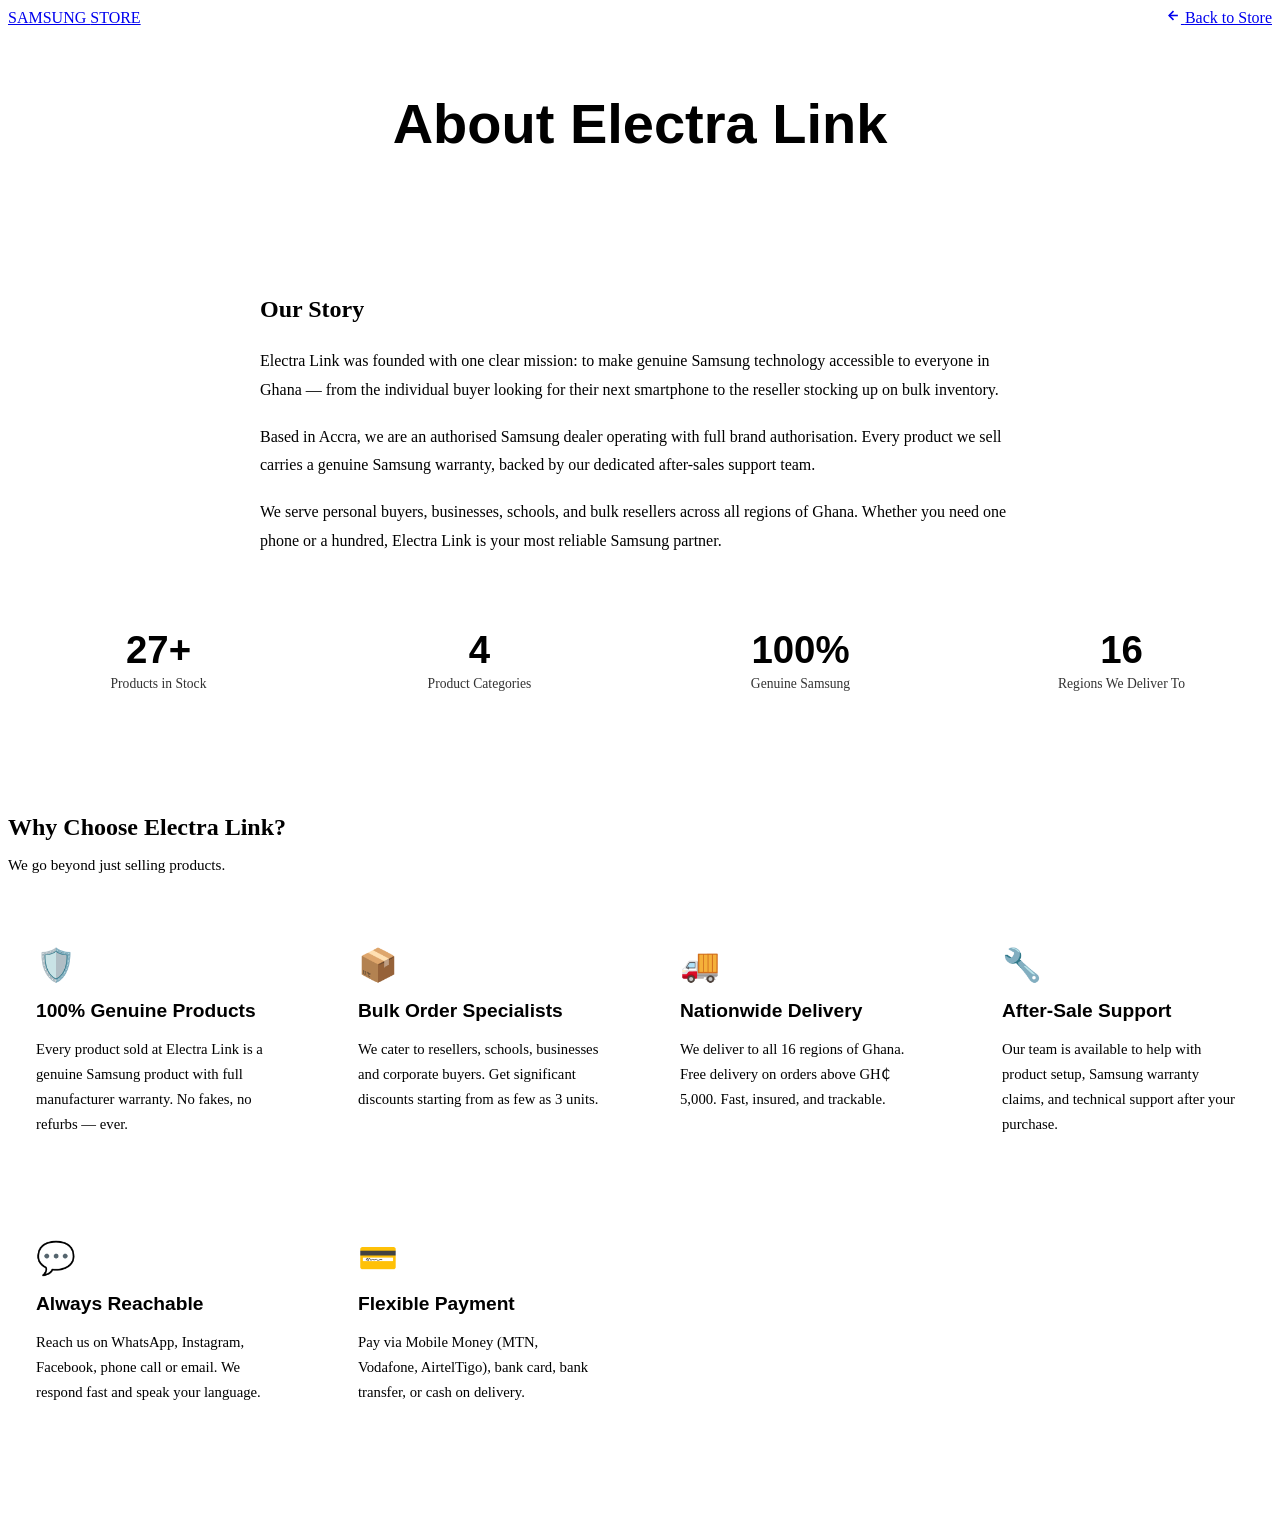
==== commit c1e56d9c: "Add files via upload" ====
--- a/about.html
+++ b/about.html
@@ -4,7 +4,7 @@
   <meta charset="UTF-8">
   <meta name="viewport" content="width=device-width, initial-scale=1.0">
   <title>About Us — Electra Link Samsung Store</title>
-  <link rel="stylesheet" href="style.css">
+  <link rel="stylesheet" href="/static/style.css">
   <style>
     .page-hero {
       background: linear-gradient(135deg, var(--navy) 0%, #0d1f6e 55%, #1428A0 100%);
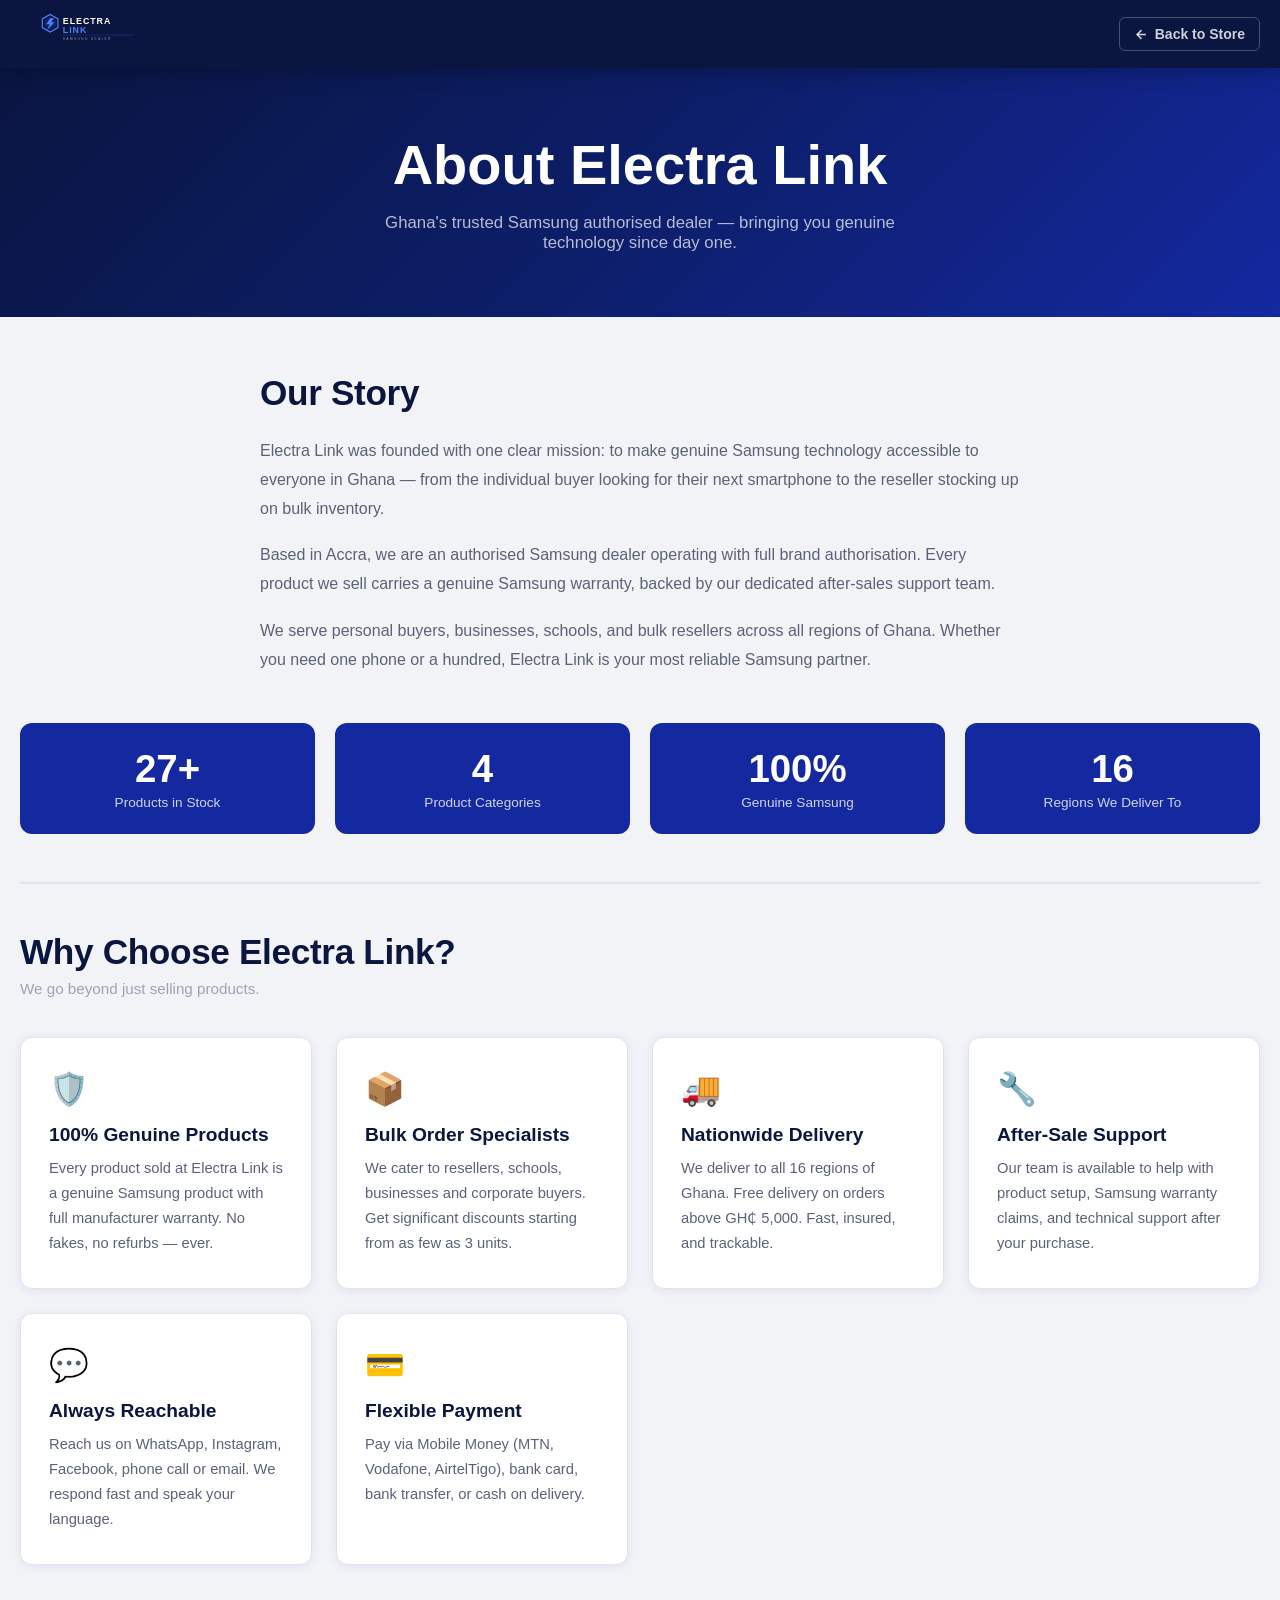
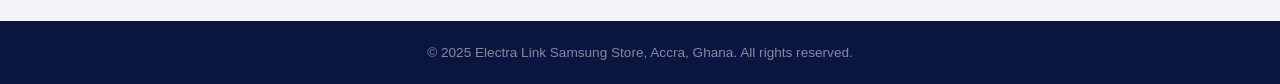
==== commit 91d61ddd: "Add files via upload" ====
--- a/about.html
+++ b/about.html
@@ -4,7 +4,7 @@
   <meta charset="UTF-8">
   <meta name="viewport" content="width=device-width, initial-scale=1.0">
   <title>About Us — Electra Link Samsung Store</title>
-  <link rel="stylesheet" href="/static/style.css">
+  <link rel="stylesheet" href="style.css">
   <style>
     .page-hero {
       background: linear-gradient(135deg, var(--navy) 0%, #0d1f6e 55%, #1428A0 100%);
@@ -65,7 +65,20 @@
   <header class="navbar">
   <div class="container" style="display:flex;align-items:center;gap:12px;">
     <a href="/store" class="nav-logo">
-      <div class="nav-logo-text">SAMSUNG <span>STORE</span></div>
+      <svg width="160" height="44" viewBox="0 0 280 90" xmlns="http://www.w3.org/2000/svg">
+  <!-- Hexagon -->
+  <polygon points="22,14 38,5 54,14 54,32 38,41 22,32" fill="none" stroke="#4F7EFF" stroke-width="2.5"/>
+  <polygon points="26,17 38,10 50,17 50,29 38,36 26,29" fill="#4F7EFF" opacity="0.15"/>
+  <!-- Lightning bolt -->
+  <polygon points="38,13 30,25 37,25 32,37 47,21 40,21 46,13" fill="#4F7EFF"/>
+  <!-- Brand name -->
+  <text x="64" y="24" font-family="Arial" font-weight="800" font-size="18" fill="#FFFFFF" letter-spacing="2">ELECTRA</text>
+  <text x="64" y="42" font-family="Arial" font-weight="800" font-size="18" fill="#4F7EFF" letter-spacing="2">LINK</text>
+  <!-- Divider -->
+  <line x1="64" y1="47" x2="210" y2="47" stroke="#4F7EFF" stroke-width="0.8" opacity="0.5"/>
+  <!-- Tagline -->
+  <text x="64" y="58" font-family="Arial" font-size="7" fill="rgba(255,255,255,0.5)" letter-spacing="2.5">SAMSUNG DEALER</text>
+</svg>
     </a>
     <div style="flex:1"></div>
     <a href="/store" class="static-back-btn">
--- a/style.css
+++ b/style.css
@@ -0,0 +1,2096 @@
+/* ============================================================
+   SAMSUNG DEALER STORE — style.css
+   Design: Clean Samsung-inspired: navy + electric blue accent,
+   crisp white surfaces, Barlow Condensed headlines.
+   ============================================================ */
+
+/* ---------- Google Fonts ---------- */
+@import url('https://fonts.googleapis.com/css2?family=Barlow+Condensed:wght@400;600;700;800&family=Barlow:wght@300;400;500;600&display=swap');
+
+/* ---------- CSS Variables ---------- */
+:root {
+  --blue:       #1428A0;   /* Samsung brand blue */
+  --blue-light: #1E4CE8;
+  --blue-glow:  #4F7EFF;
+  --navy:       #0A1540;
+  --white:      #FFFFFF;
+  --off-white:  #F2F3F7;
+  --gray-100:   #F0F1F5;
+  --gray-200:   #E2E4ED;
+  --gray-400:   #9BA3B8;
+  --gray-600:   #5A6278;
+  --gray-800:   #2C3249;
+  --text:       #1A1F36;
+  --success:    #00A86B;
+  --danger:     #E8282B;
+  --warning:    #FF9900;
+
+  --radius-sm:  6px;
+  --radius:     12px;
+  --radius-lg:  20px;
+  --shadow-sm:  0 2px 8px rgba(20,40,160,.08);
+  --shadow:     0 6px 24px rgba(20,40,160,.12);
+  --shadow-lg:  0 16px 48px rgba(20,40,160,.18);
+  --transition: .22s cubic-bezier(.4,0,.2,1);
+
+  --nav-h: 68px;
+}
+
+/* ---------- Reset ---------- */
+*, *::before, *::after { box-sizing: border-box; margin: 0; padding: 0; }
+html { scroll-behavior: smooth; }
+body {
+  font-family: 'Barlow', sans-serif;
+  font-size: 16px;
+  color: var(--text);
+  background: var(--off-white);
+  min-height: 100vh;
+}
+img { display: block; max-width: 100%; }
+a { color: inherit; text-decoration: none; }
+button { font-family: inherit; cursor: pointer; border: none; background: none; }
+ul { list-style: none; }
+input, select, textarea { font-family: inherit; }
+
+/* ---------- Scrollbar ---------- */
+::-webkit-scrollbar { width: 6px; height: 6px; }
+::-webkit-scrollbar-track { background: var(--gray-100); }
+::-webkit-scrollbar-thumb { background: var(--blue-light); border-radius: 3px; }
+
+/* ======================================================
+   UTILITY
+   ====================================================== */
+.container {
+  width: 100%;
+  max-width: 1480px;
+  margin: 0 auto;
+  padding: 0 20px;
+}
+.sr-only {
+  position: absolute; width: 1px; height: 1px;
+  overflow: hidden; clip: rect(0,0,0,0);
+}
+.hidden { display: none !important; }
+
+/* ======================================================
+   NAVBAR
+   ====================================================== */
+.navbar {
+  position: sticky;
+  top: 0;
+  z-index: 900;
+  height: var(--nav-h);
+  background: var(--navy);
+  box-shadow: 0 2px 20px rgba(0,0,0,.3);
+  display: flex;
+  align-items: center;
+}
+.navbar .container {
+  display: flex;
+  align-items: center;
+  gap: 24px;
+  height: 100%;
+}
+.nav-logo {
+  display: flex;
+  align-items: center;
+  gap: 12px;
+  flex-shrink: 0;
+}
+.nav-logo-img {
+  width: 120px;
+  height: 32px;
+  /* ── INSERT LOGO IMAGE: place Samsung logo PNG/SVG here ── */
+  /* background: url('assets/samsung-logo.png') center/contain no-repeat; */
+  display: flex;
+  align-items: center;
+  justify-content: center;
+}
+.nav-logo-text {
+  font-family: 'Barlow Condensed', sans-serif;
+  font-weight: 800;
+  font-size: 1.35rem;
+  letter-spacing: .08em;
+  color: var(--white);
+  text-transform: uppercase;
+}
+.nav-logo-text span { color: var(--blue-glow); }
+
+.nav-search {
+  flex: 1;
+  max-width: 480px;
+  position: relative;
+  margin: 0 auto;
+}
+.nav-search input {
+  width: 100%;
+  padding: 10px 44px 10px 18px;
+  border-radius: 50px;
+  border: 2px solid rgba(255,255,255,.1);
+  background: rgba(255,255,255,.08);
+  color: var(--white);
+  font-size: .95rem;
+  transition: var(--transition);
+}
+.nav-search input::placeholder { color: var(--gray-400); }
+.nav-search input:focus {
+  outline: none;
+  border-color: var(--blue-glow);
+  background: rgba(255,255,255,.12);
+}
+.nav-search-btn {
+  position: absolute; right: 12px; top: 50%;
+  transform: translateY(-50%);
+  color: var(--gray-400);
+  font-size: 1.1rem;
+  transition: var(--transition);
+}
+.nav-search-btn:hover { color: var(--white); }
+
+.nav-actions {
+  display: flex;
+  align-items: center;
+  gap: 6px;
+  flex-shrink: 0;
+}
+.nav-greeting {
+  font-size: .85rem;
+  color: var(--gray-400);
+  white-space: nowrap;
+  padding: 0 8px;
+}
+.nav-greeting strong { color: var(--white); }
+
+.nav-btn {
+  display: flex;
+  align-items: center;
+  gap: 6px;
+  padding: 8px 14px;
+  border-radius: var(--radius-sm);
+  font-size: .875rem;
+  font-weight: 500;
+  color: var(--gray-400);
+  transition: var(--transition);
+  white-space: nowrap;
+}
+.nav-btn:hover { background: rgba(255,255,255,.08); color: var(--white); }
+.nav-btn-cart {
+  position: relative;
+  padding: 8px 16px;
+  background: var(--blue);
+  color: var(--white);
+  border-radius: var(--radius-sm);
+}
+.nav-btn-cart:hover { background: var(--blue-light); color: var(--white); }
+.cart-badge {
+  position: absolute;
+  top: -6px; right: -6px;
+  width: 20px; height: 20px;
+  border-radius: 50%;
+  background: var(--blue-glow);
+  color: var(--white);
+  font-size: .7rem;
+  font-weight: 700;
+  display: flex; align-items: center; justify-content: center;
+  border: 2px solid var(--navy);
+  transition: transform .2s;
+}
+.cart-badge.pulse { animation: badgePulse .35s ease; }
+
+@keyframes badgePulse {
+  0%   { transform: scale(1); }
+  50%  { transform: scale(1.4); }
+  100% { transform: scale(1); }
+}
+
+/* Mobile hamburger */
+.nav-hamburger {
+  display: none;
+  flex-direction: column;
+  gap: 5px;
+  padding: 6px;
+  cursor: pointer;
+}
+.nav-hamburger span {
+  display: block;
+  width: 24px; height: 2px;
+  background: var(--white);
+  border-radius: 2px;
+  transition: var(--transition);
+}
+
+/* ======================================================
+   HERO BANNER
+   ====================================================== */
+.hero {
+  background: linear-gradient(135deg, var(--navy) 0%, #0d1f6e 55%, #1428A0 100%);
+  color: var(--white);
+  padding: 64px 0 0;
+  overflow: hidden;
+  position: relative;
+}
+.hero::before {
+  content: '';
+  position: absolute;
+  inset: 0;
+  background: radial-gradient(ellipse 70% 80% at 70% 50%, rgba(79,126,255,.18) 0%, transparent 70%);
+  pointer-events: none;
+}
+.hero .container {
+  display: flex;
+  align-items: flex-end;
+  gap: 40px;
+  min-height: 380px;
+}
+.hero-copy { flex: 1; padding-bottom: 56px; }
+.hero-eyebrow {
+  font-size: .8rem;
+  font-weight: 600;
+  letter-spacing: .2em;
+  text-transform: uppercase;
+  color: var(--blue-glow);
+  margin-bottom: 16px;
+}
+.hero-title {
+  font-family: 'Barlow Condensed', sans-serif;
+  font-weight: 800;
+  font-size: clamp(2.4rem, 6vw, 4.5rem);
+  line-height: .96;
+  letter-spacing: -.01em;
+  margin-bottom: 20px;
+}
+.hero-title em {
+  font-style: normal;
+  color: var(--blue-glow);
+}
+.hero-sub {
+  font-size: 1.05rem;
+  color: rgba(255,255,255,.7);
+  max-width: 480px;
+  line-height: 1.6;
+  margin-bottom: 32px;
+}
+.hero-actions { display: flex; gap: 12px; flex-wrap: wrap; }
+.btn-primary {
+  padding: 13px 30px;
+  background: var(--blue-glow);
+  color: var(--white);
+  font-weight: 600;
+  font-size: .95rem;
+  border-radius: var(--radius-sm);
+  transition: var(--transition);
+  box-shadow: 0 4px 20px rgba(79,126,255,.4);
+}
+.btn-primary:hover {
+  background: #6B94FF;
+  transform: translateY(-2px);
+  box-shadow: 0 8px 28px rgba(79,126,255,.5);
+}
+.btn-ghost {
+  padding: 13px 30px;
+  border: 2px solid rgba(255,255,255,.25);
+  color: var(--white);
+  font-weight: 600;
+  font-size: .95rem;
+  border-radius: var(--radius-sm);
+  transition: var(--transition);
+}
+.btn-ghost:hover {
+  border-color: var(--white);
+  background: rgba(255,255,255,.08);
+}
+
+.hero-image {
+  width: 400px;
+  flex-shrink: 0;
+  align-self: flex-end;
+  /* ── INSERT HERO IMAGE: hero product shot goes here ── */
+  /* background: url('assets/hero-phone.png') bottom center/contain no-repeat; */
+  min-height: 320px;
+  display: flex;
+  align-items: flex-end;
+  justify-content: center;
+  border-radius: var(--radius-lg) var(--radius-lg) 0 0;
+  overflow: hidden;
+  background: rgba(255,255,255,.04);
+}
+.hero-image-placeholder {
+  display: flex;
+  flex-direction: column;
+  align-items: center;
+  justify-content: center;
+  gap: 12px;
+  color: rgba(255,255,255,.3);
+  font-size: .85rem;
+  width: 100%;
+  height: 320px;
+  border: 2px dashed rgba(255,255,255,.12);
+  border-radius: var(--radius-lg) var(--radius-lg) 0 0;
+  text-align: center;
+  padding: 20px;
+}
+.hero-image-placeholder svg { opacity: .4; }
+
+/* ======================================================
+   CATEGORY NAV STRIP
+   ====================================================== */
+.cat-strip {
+  background: var(--white);
+  border-bottom: 2px solid var(--gray-200);
+  position: sticky;
+  top: var(--nav-h);
+  z-index: 800;
+}
+.cat-strip .container {
+  display: flex;
+  align-items: stretch;
+  gap: 0;
+  overflow-x: auto;
+  -webkit-overflow-scrolling: touch;
+  scrollbar-width: none;
+}
+.cat-strip .container::-webkit-scrollbar { display: none; }
+.cat-btn {
+  flex-shrink: 0;
+  display: flex;
+  align-items: center;
+  gap: 8px;
+  padding: 16px 22px;
+  font-size: .92rem;
+  font-weight: 600;
+  color: var(--gray-600);
+  border-bottom: 3px solid transparent;
+  transition: var(--transition);
+  white-space: nowrap;
+}
+.cat-btn:hover { color: var(--blue); border-bottom-color: var(--blue-light); }
+.cat-btn.active { color: var(--blue); border-bottom-color: var(--blue); }
+.cat-btn svg { font-size: 1.1em; }
+
+/* ======================================================
+   PAGE SECTIONS
+   ====================================================== */
+.page-section { padding: 56px 0; }
+.section-header {
+  display: flex;
+  align-items: flex-end;
+  justify-content: space-between;
+  margin-bottom: 32px;
+  flex-wrap: wrap;
+  gap: 12px;
+}
+.section-title {
+  font-family: 'Barlow Condensed', sans-serif;
+  font-weight: 800;
+  font-size: clamp(1.5rem, 3vw, 2.2rem);
+  letter-spacing: -.01em;
+  color: var(--navy);
+}
+.section-count {
+  font-size: .85rem;
+  color: var(--gray-400);
+  font-weight: 500;
+}
+.view-all {
+  font-size: .9rem;
+  font-weight: 600;
+  color: var(--blue);
+  display: flex;
+  align-items: center;
+  gap: 4px;
+  transition: var(--transition);
+}
+.view-all:hover { color: var(--blue-light); gap: 8px; }
+
+/* ======================================================
+   PRODUCT GRID & CARDS
+   ====================================================== */
+.product-grid {
+  display: grid;
+  grid-template-columns: repeat(auto-fill, minmax(280px, 1fr));
+  gap: 24px;
+}
+
+.product-card {
+  background: var(--white);
+  border-radius: var(--radius);
+  overflow: hidden;
+  box-shadow: var(--shadow-sm);
+  transition: var(--transition);
+  position: relative;
+  display: flex;
+  flex-direction: column;
+  border: 1.5px solid var(--gray-200);
+}
+.product-card:hover {
+  box-shadow: var(--shadow);
+  transform: translateY(-4px);
+  border-color: var(--gray-200);
+}
+
+.product-image-wrap {
+  position: relative;
+  background: var(--gray-100);
+  aspect-ratio: 4/3;
+  overflow: hidden;
+  display: flex;
+  align-items: center;
+  justify-content: center;
+}
+/* ── PRODUCT IMAGES: replace .product-image-placeholder with actual <img> tags ── */
+.product-image-placeholder {
+  display: flex;
+  flex-direction: column;
+  align-items: center;
+  justify-content: center;
+  gap: 10px;
+  color: var(--gray-400);
+  font-size: .8rem;
+  text-align: center;
+  padding: 20px;
+  width: 100%;
+  height: 100%;
+  background: linear-gradient(145deg, var(--gray-100), #EAECF4);
+}
+.product-image-placeholder .img-label {
+  font-size: .7rem;
+  font-family: 'Barlow Condensed', sans-serif;
+  letter-spacing: .08em;
+  text-transform: uppercase;
+  color: var(--gray-600);
+  background: var(--white);
+  padding: 4px 10px;
+  border-radius: 30px;
+  border: 1px dashed var(--gray-400);
+}
+.product-image-placeholder svg { opacity: .35; }
+
+/* To add real image:
+   <img src="assets/products/s24-ultra.jpg" alt="Samsung Galaxy S24 Ultra"
+        class="product-img" loading="lazy"> */
+.product-img {
+  width: 100%;
+  height: 100%;
+  object-fit: contain;
+  padding: 16px;
+  transition: transform .35s ease;
+}
+.product-card:hover .product-img { transform: scale(1.04); }
+
+.badge-wrap {
+  position: absolute;
+  top: 12px; left: 12px;
+  display: flex; flex-direction: column; gap: 6px;
+}
+.badge {
+  padding: 3px 10px;
+  border-radius: 30px;
+  font-size: .72rem;
+  font-weight: 700;
+  letter-spacing: .06em;
+  text-transform: uppercase;
+}
+.badge-new { background: var(--blue); color: var(--white); }
+.badge-sale { background: var(--danger); color: var(--white); }
+.badge-hot { background: var(--warning); color: var(--white); }
+.badge-bulk { background: var(--navy); color: var(--white); }
+
+.stock-indicator {
+  position: absolute;
+  bottom: 10px; right: 10px;
+  display: flex; align-items: center; gap: 5px;
+  font-size: .72rem; font-weight: 600;
+  background: rgba(255,255,255,.9);
+  backdrop-filter: blur(4px);
+  padding: 4px 10px;
+  border-radius: 30px;
+}
+.stock-dot {
+  width: 7px; height: 7px;
+  border-radius: 50%;
+}
+.stock-in .stock-dot { background: var(--success); }
+.stock-low .stock-dot { background: var(--warning); }
+.stock-out .stock-dot { background: var(--danger); }
+.stock-in  { color: var(--success); }
+.stock-low { color: var(--warning); }
+.stock-out { color: var(--danger); }
+
+.product-body {
+  padding: 18px;
+  display: flex;
+  flex-direction: column;
+  flex: 1;
+  gap: 8px;
+}
+.product-category {
+  font-size: .72rem;
+  font-weight: 600;
+  letter-spacing: .1em;
+  text-transform: uppercase;
+  color: var(--blue-light);
+}
+.product-name {
+  font-family: 'Barlow Condensed', sans-serif;
+  font-weight: 700;
+  font-size: 1.1rem;
+  line-height: 1.25;
+  color: var(--navy);
+}
+.product-spec {
+  font-size: .8rem;
+  color: var(--gray-600);
+  line-height: 1.5;
+}
+.product-pricing { margin-top: 6px; }
+.product-price {
+  font-family: 'Barlow Condensed', sans-serif;
+  font-weight: 800;
+  font-size: 1.45rem;
+  color: var(--navy);
+}
+.product-price-orig {
+  font-size: .9rem;
+  color: var(--gray-400);
+  text-decoration: line-through;
+  margin-left: 8px;
+  font-weight: 400;
+}
+.bulk-note {
+  font-size: .75rem;
+  color: var(--blue-light);
+  font-weight: 600;
+  background: rgba(20,40,160,.06);
+  padding: 4px 8px;
+  border-radius: 4px;
+  border-left: 3px solid var(--blue-light);
+}
+
+.product-foot {
+  padding: 14px 18px 18px;
+  display: flex;
+  gap: 8px;
+}
+.btn-add-cart {
+  flex: 1;
+  padding: 11px;
+  background: var(--blue);
+  color: var(--white);
+  border-radius: var(--radius-sm);
+  font-weight: 600;
+  font-size: .9rem;
+  display: flex; align-items: center; justify-content: center; gap: 8px;
+  transition: var(--transition);
+}
+.btn-add-cart:hover:not(:disabled) {
+  background: var(--blue-light);
+  transform: translateY(-1px);
+}
+.btn-add-cart:disabled {
+  background: var(--gray-200);
+  color: var(--gray-400);
+  cursor: not-allowed;
+}
+.btn-wishlist {
+  padding: 11px 13px;
+  border: 1.5px solid var(--gray-200);
+  border-radius: var(--radius-sm);
+  color: var(--gray-400);
+  transition: var(--transition);
+}
+.btn-wishlist:hover { border-color: var(--danger); color: var(--danger); }
+
+/* ======================================================
+   CART DRAWER
+   ====================================================== */
+.cart-overlay {
+  position: fixed;
+  inset: 0;
+  background: rgba(10,21,64,.5);
+  backdrop-filter: blur(4px);
+  z-index: 1000;
+  opacity: 0;
+  pointer-events: none;
+  transition: opacity .3s;
+}
+.cart-overlay.open {
+  opacity: 1;
+  pointer-events: all;
+}
+
+.cart-drawer {
+  position: fixed;
+  top: 0; right: 0;
+  width: 100%;
+  max-width: 440px;
+  height: 100%;
+  background: var(--white);
+  z-index: 1001;
+  display: flex;
+  flex-direction: column;
+  transform: translateX(100%);
+  transition: transform .35s cubic-bezier(.4,0,.2,1);
+  box-shadow: -8px 0 40px rgba(10,21,64,.2);
+}
+.cart-drawer.open { transform: translateX(0); }
+
+.cart-head {
+  display: flex;
+  align-items: center;
+  justify-content: space-between;
+  padding: 20px 24px;
+  border-bottom: 1px solid var(--gray-200);
+  background: var(--navy);
+  color: var(--white);
+}
+.cart-head-title {
+  font-family: 'Barlow Condensed', sans-serif;
+  font-weight: 800;
+  font-size: 1.2rem;
+  letter-spacing: .04em;
+}
+.cart-close {
+  width: 36px; height: 36px;
+  display: flex; align-items: center; justify-content: center;
+  border-radius: 50%;
+  color: rgba(255,255,255,.7);
+  font-size: 1.3rem;
+  transition: var(--transition);
+}
+.cart-close:hover { background: rgba(255,255,255,.1); color: var(--white); }
+
+.cart-body {
+  flex: 1;
+  overflow-y: auto;
+  padding: 16px;
+  display: flex;
+  flex-direction: column;
+  gap: 12px;
+}
+.cart-empty {
+  flex: 1;
+  display: flex;
+  flex-direction: column;
+  align-items: center;
+  justify-content: center;
+  gap: 16px;
+  color: var(--gray-400);
+  text-align: center;
+  padding: 40px 24px;
+}
+.cart-empty svg { opacity: .3; }
+.cart-empty p { font-size: 1rem; font-weight: 500; }
+.cart-empty small { font-size: .85rem; }
+
+.cart-item {
+  display: flex;
+  gap: 12px;
+  padding: 14px;
+  background: var(--gray-100);
+  border-radius: var(--radius-sm);
+  border: 1px solid var(--gray-200);
+  transition: var(--transition);
+}
+.cart-item-img {
+  width: 68px; height: 68px;
+  border-radius: 8px;
+  background: var(--white);
+  flex-shrink: 0;
+  display: flex; align-items: center; justify-content: center;
+  overflow: hidden;
+  border: 1px solid var(--gray-200);
+  /* ── CART THUMBNAILS: product thumbnail appears here ── */
+}
+.cart-item-img img {
+  width: 100%; height: 100%;
+  object-fit: contain;
+  padding: 6px;
+}
+.cart-item-img-placeholder {
+  color: var(--gray-400);
+  font-size: .6rem;
+  text-align: center;
+  padding: 4px;
+  line-height: 1.3;
+}
+.cart-item-info { flex: 1; min-width: 0; }
+.cart-item-name {
+  font-weight: 600;
+  font-size: .9rem;
+  color: var(--navy);
+  margin-bottom: 2px;
+  white-space: nowrap;
+  overflow: hidden;
+  text-overflow: ellipsis;
+}
+.cart-item-sku {
+  font-size: .75rem;
+  color: var(--gray-400);
+  margin-bottom: 8px;
+}
+.cart-item-price {
+  font-family: 'Barlow Condensed', sans-serif;
+  font-weight: 700;
+  font-size: 1rem;
+  color: var(--blue);
+}
+.cart-item-controls {
+  display: flex;
+  align-items: center;
+  gap: 8px;
+  margin-top: 8px;
+}
+.qty-btn {
+  width: 28px; height: 28px;
+  border-radius: 50%;
+  border: 1.5px solid var(--gray-200);
+  display: flex; align-items: center; justify-content: center;
+  font-size: 1rem;
+  font-weight: 600;
+  color: var(--navy);
+  transition: var(--transition);
+}
+.qty-btn:hover { background: var(--blue); border-color: var(--blue); color: var(--white); }
+.qty-val {
+  min-width: 28px;
+  text-align: center;
+  font-weight: 700;
+  font-size: .9rem;
+  color: var(--navy);
+}
+.cart-item-remove {
+  align-self: flex-start;
+  color: var(--gray-400);
+  font-size: .9rem;
+  padding: 4px;
+  border-radius: 4px;
+  transition: var(--transition);
+}
+.cart-item-remove:hover { color: var(--danger); background: rgba(232,40,43,.08); }
+
+.cart-foot {
+  border-top: 1px solid var(--gray-200);
+  padding: 20px;
+  display: flex;
+  flex-direction: column;
+  gap: 14px;
+  background: var(--off-white);
+}
+.cart-subtotal {
+  display: flex;
+  justify-content: space-between;
+  align-items: center;
+}
+.cart-subtotal-label { font-size: .9rem; color: var(--gray-600); }
+.cart-subtotal-val {
+  font-family: 'Barlow Condensed', sans-serif;
+  font-weight: 800;
+  font-size: 1.4rem;
+  color: var(--navy);
+}
+.btn-checkout {
+  width: 100%;
+  padding: 15px;
+  background: var(--blue);
+  color: var(--white);
+  border-radius: var(--radius-sm);
+  font-weight: 700;
+  font-size: 1rem;
+  display: flex; align-items: center; justify-content: center; gap: 10px;
+  transition: var(--transition);
+  box-shadow: 0 4px 16px rgba(20,40,160,.3);
+}
+.btn-checkout:hover {
+  background: var(--blue-light);
+  transform: translateY(-2px);
+  box-shadow: 0 8px 24px rgba(20,40,160,.4);
+}
+.btn-continue {
+  width: 100%;
+  padding: 11px;
+  border: 1.5px solid var(--gray-200);
+  color: var(--gray-600);
+  border-radius: var(--radius-sm);
+  font-weight: 600;
+  font-size: .9rem;
+  transition: var(--transition);
+}
+.btn-continue:hover { border-color: var(--blue); color: var(--blue); }
+
+/* ======================================================
+   PROMO BANNER STRIP
+   ====================================================== */
+.promo-strip {
+  background: var(--blue);
+  color: var(--white);
+  padding: 40px 0;
+  text-align: center;
+}
+.promo-strip .container {
+  display: grid;
+  grid-template-columns: repeat(auto-fit, minmax(200px, 1fr));
+  gap: 32px;
+}
+.promo-item { display: flex; align-items: center; gap: 14px; }
+.promo-icon {
+  width: 48px; height: 48px;
+  background: rgba(255,255,255,.15);
+  border-radius: 50%;
+  display: flex; align-items: center; justify-content: center;
+  font-size: 1.4rem;
+  flex-shrink: 0;
+}
+.promo-text { text-align: left; }
+.promo-text strong { display: block; font-weight: 700; font-size: .95rem; }
+.promo-text small { font-size: .8rem; opacity: .75; }
+
+/* ======================================================
+   AUTH PAGES
+   ====================================================== */
+.auth-page {
+  min-height: 100vh;
+  display: flex;
+  background: linear-gradient(135deg, var(--navy) 0%, #0d1f6e 55%, #1428A0 100%);
+}
+.auth-left {
+  flex: 1;
+  display: flex;
+  flex-direction: column;
+  justify-content: center;
+  padding: 60px;
+  color: var(--white);
+}
+.auth-left-logo {
+  display: flex;
+  align-items: center;
+  gap: 14px;
+  margin-bottom: 64px;
+}
+.auth-left-logo-img {
+  width: 140px; height: 38px;
+  /* ── INSERT LOGO HERE ── */
+}
+.auth-eyebrow {
+  font-size: .75rem;
+  font-weight: 600;
+  letter-spacing: .2em;
+  text-transform: uppercase;
+  color: var(--blue-glow);
+  margin-bottom: 16px;
+}
+.auth-headline {
+  font-family: 'Barlow Condensed', sans-serif;
+  font-weight: 800;
+  font-size: clamp(2rem, 5vw, 3.5rem);
+  line-height: .95;
+  letter-spacing: -.01em;
+  margin-bottom: 24px;
+}
+.auth-headline em { font-style: normal; color: var(--blue-glow); }
+.auth-sub {
+  font-size: 1.05rem;
+  color: rgba(255,255,255,.65);
+  line-height: 1.65;
+  max-width: 420px;
+  margin-bottom: 48px;
+}
+.auth-features { display: flex; flex-direction: column; gap: 18px; }
+.auth-feat {
+  display: flex;
+  align-items: center;
+  gap: 14px;
+  font-size: .95rem;
+  color: rgba(255,255,255,.8);
+}
+.auth-feat-icon {
+  width: 38px; height: 38px;
+  border-radius: 10px;
+  background: rgba(255,255,255,.1);
+  display: flex; align-items: center; justify-content: center;
+  font-size: 1.1rem;
+  flex-shrink: 0;
+}
+
+.auth-right {
+  width: 520px;
+  flex-shrink: 0;
+  background: var(--white);
+  display: flex;
+  flex-direction: column;
+  justify-content: center;
+  padding: 60px 52px;
+}
+.auth-tabs {
+  display: flex;
+  gap: 0;
+  margin-bottom: 36px;
+  border-bottom: 2px solid var(--gray-200);
+}
+.auth-tab {
+  flex: 1;
+  padding: 12px;
+  text-align: center;
+  font-weight: 700;
+  font-size: .95rem;
+  color: var(--gray-400);
+  border-bottom: 3px solid transparent;
+  margin-bottom: -2px;
+  transition: var(--transition);
+}
+.auth-tab.active { color: var(--blue); border-bottom-color: var(--blue); }
+.auth-tab:hover:not(.active) { color: var(--gray-800); }
+
+.auth-form { display: none; flex-direction: column; gap: 18px; }
+.auth-form.active { display: flex; }
+
+.form-group { display: flex; flex-direction: column; gap: 6px; }
+.form-label {
+  font-size: .85rem;
+  font-weight: 600;
+  color: var(--gray-800);
+}
+.form-input {
+  padding: 12px 16px;
+  border: 1.5px solid var(--gray-200);
+  border-radius: var(--radius-sm);
+  font-size: .95rem;
+  color: var(--text);
+  transition: var(--transition);
+  background: var(--off-white);
+}
+.form-input:focus {
+  outline: none;
+  border-color: var(--blue-light);
+  background: var(--white);
+  box-shadow: 0 0 0 3px rgba(30,76,232,.1);
+}
+.form-input.error { border-color: var(--danger); }
+.form-error {
+  font-size: .8rem;
+  color: var(--danger);
+  font-weight: 500;
+  display: none;
+}
+.form-error.show { display: block; }
+
+.form-row { display: grid; grid-template-columns: 1fr 1fr; gap: 14px; }
+
+.btn-auth {
+  padding: 14px;
+  background: var(--blue);
+  color: var(--white);
+  border-radius: var(--radius-sm);
+  font-weight: 700;
+  font-size: 1rem;
+  transition: var(--transition);
+  box-shadow: 0 4px 16px rgba(20,40,160,.25);
+  margin-top: 4px;
+}
+.btn-auth:hover {
+  background: var(--blue-light);
+  transform: translateY(-2px);
+  box-shadow: 0 8px 24px rgba(20,40,160,.35);
+}
+
+.auth-divider {
+  display: flex; align-items: center; gap: 12px;
+  font-size: .8rem; color: var(--gray-400);
+}
+.auth-divider::before, .auth-divider::after {
+  content: '';
+  flex: 1;
+  height: 1px;
+  background: var(--gray-200);
+}
+
+.auth-switch {
+  text-align: center;
+  font-size: .9rem;
+  color: var(--gray-600);
+}
+.auth-switch a { color: var(--blue); font-weight: 600; }
+.auth-switch a:hover { color: var(--blue-light); }
+
+/* ======================================================
+   CHECKOUT PAGE
+   ====================================================== */
+.checkout-page { padding: 40px 0 80px; }
+.checkout-header { background: var(--navy); color: var(--white); padding: 24px 0; }
+.checkout-header .container {
+  display: flex;
+  align-items: center;
+  justify-content: space-between;
+}
+.checkout-title {
+  font-family: 'Barlow Condensed', sans-serif;
+  font-weight: 800;
+  font-size: 1.6rem;
+  letter-spacing: .04em;
+}
+.checkout-steps {
+  display: flex;
+  align-items: center;
+  gap: 8px;
+  font-size: .85rem;
+}
+.step {
+  display: flex;
+  align-items: center;
+  gap: 6px;
+  color: rgba(255,255,255,.5);
+}
+.step.active { color: var(--white); font-weight: 600; }
+.step.done { color: var(--blue-glow); }
+.step-num {
+  width: 24px; height: 24px;
+  border-radius: 50%;
+  border: 1.5px solid currentColor;
+  display: flex; align-items: center; justify-content: center;
+  font-size: .75rem;
+  font-weight: 700;
+}
+.step-sep { color: rgba(255,255,255,.25); }
+
+.checkout-grid {
+  display: grid;
+  grid-template-columns: 1fr 380px;
+  gap: 32px;
+  align-items: start;
+  margin-top: 36px;
+}
+
+.checkout-card {
+  background: var(--white);
+  border-radius: var(--radius);
+  border: 1.5px solid var(--gray-200);
+  overflow: hidden;
+  margin-bottom: 24px;
+}
+.checkout-card-head {
+  padding: 18px 24px;
+  border-bottom: 1px solid var(--gray-200);
+  background: var(--gray-100);
+}
+.checkout-card-title {
+  font-family: 'Barlow Condensed', sans-serif;
+  font-weight: 800;
+  font-size: 1.1rem;
+  color: var(--navy);
+  display: flex;
+  align-items: center;
+  gap: 10px;
+}
+.checkout-card-body { padding: 24px; display: flex; flex-direction: column; gap: 16px; }
+
+.order-line {
+  display: flex;
+  align-items: center;
+  gap: 14px;
+  padding-bottom: 14px;
+  border-bottom: 1px solid var(--gray-100);
+}
+.order-line:last-child { border-bottom: none; padding-bottom: 0; }
+.order-line-img {
+  width: 56px; height: 56px;
+  background: var(--gray-100);
+  border-radius: 8px;
+  display: flex; align-items: center; justify-content: center;
+  flex-shrink: 0;
+  font-size: .6rem;
+  color: var(--gray-400);
+  text-align: center;
+  overflow: hidden;
+}
+.order-line-img img { width: 100%; height: 100%; object-fit: contain; padding: 6px; }
+.order-line-info { flex: 1; }
+.order-line-name { font-weight: 600; font-size: .9rem; color: var(--navy); }
+.order-line-meta { font-size: .78rem; color: var(--gray-400); margin-top: 2px; }
+.order-line-price {
+  font-family: 'Barlow Condensed', sans-serif;
+  font-weight: 700;
+  font-size: 1.05rem;
+  color: var(--navy);
+  white-space: nowrap;
+}
+
+.order-totals { display: flex; flex-direction: column; gap: 10px; }
+.order-total-row {
+  display: flex;
+  justify-content: space-between;
+  font-size: .9rem;
+  color: var(--gray-600);
+}
+.order-total-row.grand {
+  font-size: 1.1rem;
+  font-weight: 700;
+  color: var(--navy);
+  padding-top: 10px;
+  border-top: 2px solid var(--gray-200);
+  margin-top: 4px;
+}
+
+.payment-methods { display: flex; flex-direction: column; gap: 10px; }
+.payment-option {
+  display: flex;
+  align-items: center;
+  gap: 12px;
+  padding: 14px 16px;
+  border: 1.5px solid var(--gray-200);
+  border-radius: var(--radius-sm);
+  cursor: pointer;
+  transition: var(--transition);
+}
+.payment-option.selected {
+  border-color: var(--blue);
+  background: rgba(20,40,160,.04);
+}
+.payment-option input[type=radio] { accent-color: var(--blue); }
+.payment-option-name { font-weight: 600; font-size: .9rem; }
+.payment-option-sub { font-size: .78rem; color: var(--gray-400); }
+.payment-logos {
+  margin-left: auto;
+  display: flex;
+  gap: 6px;
+  font-size: .7rem;
+  color: var(--gray-400);
+}
+
+.card-fields { margin-top: 8px; display: none; flex-direction: column; gap: 14px; }
+.card-fields.show { display: flex; }
+
+.btn-place-order {
+  width: 100%;
+  padding: 15px;
+  background: var(--blue);
+  color: var(--white);
+  border-radius: var(--radius-sm);
+  font-weight: 700;
+  font-size: 1rem;
+  display: flex; align-items: center; justify-content: center; gap: 10px;
+  transition: var(--transition);
+  box-shadow: 0 4px 16px rgba(20,40,160,.3);
+}
+.btn-place-order:hover {
+  background: var(--blue-light);
+  transform: translateY(-2px);
+}
+.secure-note {
+  display: flex;
+  align-items: center;
+  justify-content: center;
+  gap: 6px;
+  font-size: .78rem;
+  color: var(--gray-400);
+  margin-top: 10px;
+}
+
+/* ======================================================
+   PAYMENT MODAL
+   ====================================================== */
+.modal-overlay {
+  position: fixed;
+  inset: 0;
+  background: rgba(10,21,64,.65);
+  backdrop-filter: blur(6px);
+  z-index: 2000;
+  display: flex;
+  align-items: center;
+  justify-content: center;
+  opacity: 0;
+  pointer-events: none;
+  transition: opacity .3s;
+}
+.modal-overlay.open { opacity: 1; pointer-events: all; }
+
+.modal {
+  background: var(--white);
+  border-radius: var(--radius-lg);
+  padding: 48px 52px;
+  max-width: 460px;
+  width: 90%;
+  text-align: center;
+  box-shadow: var(--shadow-lg);
+  transform: scale(.92);
+  transition: transform .35s cubic-bezier(.34,1.56,.64,1);
+}
+.modal-overlay.open .modal { transform: scale(1); }
+
+.modal-icon {
+  width: 80px; height: 80px;
+  border-radius: 50%;
+  margin: 0 auto 24px;
+  display: flex; align-items: center; justify-content: center;
+  font-size: 2.2rem;
+}
+.modal-icon-processing { background: rgba(20,40,160,.1); }
+.modal-icon-success { background: rgba(0,168,107,.1); }
+
+.spinner {
+  width: 48px; height: 48px;
+  border: 4px solid var(--gray-200);
+  border-top-color: var(--blue);
+  border-radius: 50%;
+  animation: spin .7s linear infinite;
+}
+@keyframes spin { to { transform: rotate(360deg); } }
+
+.modal-title {
+  font-family: 'Barlow Condensed', sans-serif;
+  font-weight: 800;
+  font-size: 1.8rem;
+  color: var(--navy);
+  margin-bottom: 12px;
+}
+.modal-sub {
+  font-size: .95rem;
+  color: var(--gray-600);
+  line-height: 1.6;
+  margin-bottom: 28px;
+}
+.modal-order-num {
+  font-size: .85rem;
+  background: var(--gray-100);
+  border-radius: var(--radius-sm);
+  padding: 10px 20px;
+  font-weight: 600;
+  color: var(--navy);
+  margin-bottom: 28px;
+  display: inline-block;
+}
+
+/* ======================================================
+   FOOTER
+   ====================================================== */
+.footer {
+  background: var(--navy);
+  color: rgba(255,255,255,.7);
+  padding: 56px 0 28px;
+}
+.footer-grid {
+  display: grid;
+  grid-template-columns: 2fr 1fr 1fr 1fr;
+  gap: 40px;
+  margin-bottom: 48px;
+}
+.footer-brand-logo {
+  margin-bottom: 16px;
+  font-family: 'Barlow Condensed', sans-serif;
+  font-weight: 800;
+  font-size: 1.5rem;
+  color: var(--white);
+  letter-spacing: .05em;
+}
+.footer-brand-logo span { color: var(--blue-glow); }
+.footer-about { font-size: .87rem; line-height: 1.7; max-width: 260px; }
+.footer-col-title {
+  font-family: 'Barlow Condensed', sans-serif;
+  font-weight: 700;
+  font-size: .95rem;
+  letter-spacing: .1em;
+  text-transform: uppercase;
+  color: var(--white);
+  margin-bottom: 20px;
+}
+.footer-links { display: flex; flex-direction: column; gap: 10px; }
+.footer-link {
+  font-size: .87rem;
+  color: rgba(255,255,255,.6);
+  transition: var(--transition);
+}
+.footer-link:hover { color: var(--blue-glow); }
+.footer-bottom {
+  border-top: 1px solid rgba(255,255,255,.08);
+  padding-top: 24px;
+  display: flex;
+  justify-content: space-between;
+  align-items: center;
+  font-size: .82rem;
+  flex-wrap: wrap;
+  gap: 12px;
+}
+.footer-legal { display: flex; gap: 20px; }
+.footer-legal a { color: rgba(255,255,255,.45); transition: var(--transition); }
+.footer-legal a:hover { color: rgba(255,255,255,.8); }
+
+/* ======================================================
+   TOAST / NOTIFICATION
+   ====================================================== */
+.toast-container {
+  position: fixed;
+  bottom: 24px;
+  right: 24px;
+  z-index: 3000;
+  display: flex;
+  flex-direction: column;
+  gap: 10px;
+}
+.toast {
+  display: flex;
+  align-items: center;
+  gap: 12px;
+  padding: 14px 18px;
+  background: var(--navy);
+  color: var(--white);
+  border-radius: var(--radius-sm);
+  box-shadow: var(--shadow-lg);
+  font-size: .9rem;
+  font-weight: 500;
+  animation: toastIn .3s ease;
+  border-left: 4px solid var(--blue-glow);
+  min-width: 260px;
+  max-width: 340px;
+}
+.toast.success { border-left-color: var(--success); }
+.toast.error { border-left-color: var(--danger); }
+.toast-icon { font-size: 1.1rem; flex-shrink: 0; }
+.toast-msg { flex: 1; }
+.toast-out { animation: toastOut .3s ease forwards; }
+
+@keyframes toastIn {
+  from { transform: translateX(110%); opacity: 0; }
+  to   { transform: translateX(0); opacity: 1; }
+}
+@keyframes toastOut {
+  from { transform: translateX(0); opacity: 1; }
+  to   { transform: translateX(110%); opacity: 0; }
+}
+
+/* ======================================================
+   NO RESULTS
+   ====================================================== */
+.no-results {
+  text-align: center;
+  padding: 60px 20px;
+  color: var(--gray-400);
+  grid-column: 1/-1;
+}
+.no-results svg { margin: 0 auto 16px; opacity: .3; }
+.no-results p { font-size: 1.05rem; font-weight: 500; }
+
+/* ── FIX 1: Password eye toggle ── */
+.input-eye-wrap {
+  position: relative;
+  display: flex;
+  align-items: center;
+}
+.input-eye-wrap .form-input {
+  width: 100%;
+  padding-right: 44px;
+}
+.eye-btn {
+  position: absolute;
+  right: 12px;
+  background: none;
+  border: none;
+  cursor: pointer;
+  color: var(--gray-400);
+  display: flex;
+  align-items: center;
+  padding: 4px;
+  border-radius: 4px;
+  transition: color var(--transition);
+}
+.eye-btn:hover { color: var(--blue); }
+.eye-icon { display: block; }
+.eye-icon.hidden { display: none; }
+
+/* ── FIX 4: Hero image fills container properly ── */
+.hero-image {
+  width: 420px;
+  flex-shrink: 0;
+  align-self: flex-end;
+  min-height: 340px;
+  display: flex;
+  align-items: flex-end;
+  justify-content: center;
+  overflow: hidden;
+  background: transparent;
+  border-radius: var(--radius-lg) var(--radius-lg) 0 0;
+}
+.hero-img {
+  width: 100%;
+  height: 100%;
+  min-height: 340px;
+  object-fit: contain;
+  object-position: bottom center;
+  display: block;
+  border-radius: var(--radius-lg) var(--radius-lg) 0 0;
+  filter: drop-shadow(0 20px 40px rgba(0,0,0,.35));
+}
+
+/* ── FIX 5: Logout button — always visible, mobile-friendly ── */
+.nav-btn-logout {
+  display: flex !important;
+  align-items: center;
+  gap: 6px;
+  padding: 8px 14px;
+  border-radius: var(--radius-sm);
+  font-size: .875rem;
+  font-weight: 600;
+  color: rgba(255,255,255,.75);
+  border: 1.5px solid rgba(255,255,255,.2);
+  transition: var(--transition);
+  white-space: nowrap;
+  flex-shrink: 0;
+}
+.nav-btn-logout:hover {
+  background: rgba(232,40,43,.15);
+  border-color: var(--danger);
+  color: #ff7c7e;
+}
+@media (max-width: 480px) {
+  .nav-btn-logout .logout-label { display: none; }
+  .nav-btn-logout {
+    padding: 8px 10px;
+    border-radius: 50%;
+    width: 38px;
+    height: 38px;
+    justify-content: center;
+  }
+}
+
+/* ── FIX 6: Back-to-top button ── */
+.back-to-top {
+  position: fixed;
+  bottom: 28px;
+  right: 28px;
+  z-index: 500;
+  width: 48px;
+  height: 48px;
+  border-radius: 50%;
+  background: var(--blue);
+  color: var(--white);
+  border: none;
+  cursor: pointer;
+  display: flex;
+  align-items: center;
+  justify-content: center;
+  box-shadow: 0 4px 20px rgba(20,40,160,.4);
+  opacity: 0;
+  transform: translateY(16px);
+  pointer-events: none;
+  transition: opacity .3s, transform .3s, background .2s;
+}
+.back-to-top.visible {
+  opacity: 1;
+  transform: translateY(0);
+  pointer-events: all;
+}
+.back-to-top:hover {
+  background: var(--blue-light);
+  transform: translateY(-3px);
+  box-shadow: 0 8px 28px rgba(20,40,160,.5);
+}
+@media (max-width: 480px) {
+  .back-to-top { bottom: 18px; right: 16px; width: 42px; height: 42px; }
+}
+
+
+@media (max-width: 1100px) {
+  .footer-grid { grid-template-columns: 1fr 1fr; }
+  .checkout-grid { grid-template-columns: 1fr; }
+  .checkout-grid aside { order: -1; }
+}
+
+@media (max-width: 900px) {
+  .auth-left { display: none; }
+  .auth-right { width: 100%; padding: 48px 32px; }
+  .hero .container { flex-direction: column; }
+  .hero-image { width: 100%; max-width: 360px; align-self: center; }
+}
+
+@media (max-width: 768px) {
+  .nav-search { display: none; }
+  .nav-greeting { display: none; }
+  .nav-hamburger { display: flex; }
+  .product-grid { grid-template-columns: repeat(auto-fill, minmax(200px, 1fr)); gap: 16px; }
+  .footer-grid { grid-template-columns: 1fr; }
+  .promo-strip .container { grid-template-columns: 1fr; }
+  .cart-drawer { max-width: 100%; }
+  .form-row { grid-template-columns: 1fr; }
+}
+
+@media (max-width: 480px) {
+  .hero { padding: 40px 0 0; }
+  .hero .container { min-height: auto; padding-bottom: 40px; }
+  .hero-image { display: none; }
+  .product-grid { grid-template-columns: 1fr 1fr; gap: 12px; }
+  .auth-right { padding: 32px 20px; }
+  .modal { padding: 36px 24px; }
+  .checkout-steps { display: none; }
+  .nav-btn span { display: none; }
+}
+
+@media (min-width: 1600px) {
+  :root { font-size: 17px; }
+  .product-grid { grid-template-columns: repeat(auto-fill, minmax(300px, 1fr)); }
+}
+
+/* ============================================================
+   DARK MODE
+   ============================================================ */
+[data-theme="dark"] {
+  --white:      #1A1F2E;
+  --off-white:  #141824;
+  --gray-100:   #1E2435;
+  --gray-200:   #262D42;
+  --gray-400:   #6B7494;
+  --gray-600:   #8892B0;
+  --gray-800:   #A8B2D0;
+  --text:       #CCD6F6;
+  --navy:       #0A0E1A;
+  --shadow-sm:  0 2px 8px rgba(0,0,0,.3);
+  --shadow:     0 6px 24px rgba(0,0,0,.4);
+  --shadow-lg:  0 16px 48px rgba(0,0,0,.5);
+}
+[data-theme="dark"] .product-card { background: var(--gray-100); border-color: var(--gray-200); }
+[data-theme="dark"] .cat-strip { background: var(--gray-100); border-color: var(--gray-200); }
+[data-theme="dark"] .cat-btn { color: var(--gray-400); }
+[data-theme="dark"] .cat-btn.active { color: var(--blue-glow); border-bottom-color: var(--blue-glow); }
+[data-theme="dark"] .auth-right { background: var(--gray-100); }
+[data-theme="dark"] .form-input { background: var(--gray-200); border-color: var(--gray-200); color: var(--text); }
+[data-theme="dark"] .checkout-card { background: var(--gray-100); border-color: var(--gray-200); }
+[data-theme="dark"] .checkout-card-head { background: var(--gray-200); }
+[data-theme="dark"] .cart-drawer { background: var(--gray-100); }
+[data-theme="dark"] .cart-item { background: var(--gray-200); border-color: var(--gray-200); }
+[data-theme="dark"] .cart-foot { background: var(--off-white); }
+[data-theme="dark"] .product-name { color: #CCD6F6; }
+[data-theme="dark"] .section-title { color: #CCD6F6; }
+[data-theme="dark"] .product-price { color: #CCD6F6; }
+[data-theme="dark"] .order-line-name { color: #CCD6F6; }
+[data-theme="dark"] .cart-item-name { color: #CCD6F6; }
+
+/* ============================================================
+   PROMO BANNER
+   ============================================================ */
+.promo-banner {
+  background: linear-gradient(90deg, var(--blue) 0%, #6B94FF 100%);
+  color: var(--white);
+  text-align: center;
+  padding: 10px 20px;
+  font-size: .88rem;
+  display: flex;
+  align-items: center;
+  justify-content: center;
+  gap: 12px;
+  position: relative;
+  z-index: 950;
+}
+.promo-banner strong { font-weight: 700; }
+.promo-banner-close {
+  background: rgba(255,255,255,.2);
+  border: none;
+  color: var(--white);
+  width: 22px; height: 22px;
+  border-radius: 50%;
+  font-size: .8rem;
+  cursor: pointer;
+  display: flex; align-items: center; justify-content: center;
+  flex-shrink: 0;
+  transition: var(--transition);
+}
+.promo-banner-close:hover { background: rgba(255,255,255,.35); }
+
+/* ============================================================
+   SIDE MENU
+   ============================================================ */
+.menu-overlay {
+  position: fixed; inset: 0;
+  background: rgba(10,21,64,.5);
+  backdrop-filter: blur(4px);
+  z-index: 1100;
+  opacity: 0; pointer-events: none;
+  transition: opacity .3s;
+}
+.menu-overlay.open { opacity: 1; pointer-events: all; }
+
+.side-menu {
+  position: fixed;
+  top: 0; right: 0;
+  width: 300px; height: 100%;
+  background: var(--navy);
+  z-index: 1101;
+  display: flex; flex-direction: column;
+  transform: translateX(100%);
+  transition: transform .35s cubic-bezier(.4,0,.2,1);
+  box-shadow: -8px 0 40px rgba(0,0,0,.3);
+  overflow-y: auto;
+}
+.side-menu.open { transform: translateX(0); }
+
+.side-menu-head {
+  display: flex; align-items: center; justify-content: space-between;
+  padding: 20px 20px;
+  border-bottom: 1px solid rgba(255,255,255,.08);
+}
+.side-menu-close {
+  width: 32px; height: 32px;
+  border-radius: 50%;
+  background: rgba(255,255,255,.08);
+  color: rgba(255,255,255,.7);
+  font-size: 1rem;
+  display: flex; align-items: center; justify-content: center;
+  transition: var(--transition);
+}
+.side-menu-close:hover { background: rgba(255,255,255,.15); color: var(--white); }
+
+.side-menu-user {
+  padding: 20px;
+  display: flex; align-items: center; gap: 12px;
+  border-bottom: 1px solid rgba(255,255,255,.08);
+}
+.side-menu-avatar {
+  width: 44px; height: 44px;
+  border-radius: 50%;
+  background: rgba(255,255,255,.1);
+  display: flex; align-items: center; justify-content: center;
+  font-size: 1.4rem;
+}
+.side-menu-username {
+  font-weight: 700; color: var(--white); font-size: .95rem;
+}
+
+.side-menu-nav { display: flex; flex-direction: column; padding: 8px 0; flex: 1; }
+
+.side-menu-item {
+  display: flex; align-items: center; gap: 14px;
+  padding: 14px 20px;
+  font-size: .9rem; font-weight: 500;
+  color: rgba(255,255,255,.7);
+  transition: var(--transition);
+  border: none; background: none; cursor: pointer;
+  text-align: left; width: 100%;
+}
+.side-menu-item:hover { background: rgba(255,255,255,.06); color: var(--white); }
+.side-menu-item svg { flex-shrink: 0; opacity: .7; }
+
+.side-menu-divider {
+  height: 1px; background: rgba(255,255,255,.08); margin: 8px 0;
+}
+
+.side-menu-theme-row {
+  justify-content: space-between; cursor: default;
+}
+.side-menu-theme-row:hover { background: none; }
+
+.theme-toggle {
+  width: 44px; height: 24px;
+  background: rgba(255,255,255,.15);
+  border-radius: 12px;
+  position: relative; cursor: pointer;
+  transition: background .3s;
+  flex-shrink: 0;
+}
+.theme-toggle.dark { background: var(--blue); }
+.theme-toggle-knob {
+  position: absolute;
+  top: 3px; left: 3px;
+  width: 18px; height: 18px;
+  border-radius: 50%;
+  background: var(--white);
+  transition: transform .3s;
+}
+.theme-toggle.dark .theme-toggle-knob { transform: translateX(20px); }
+
+.side-menu-logout { color: rgba(255,100,100,.8); }
+.side-menu-logout:hover { background: rgba(232,40,43,.1); color: #ff7c7e; }
+
+/* Hamburger always visible */
+.nav-hamburger {
+  display: flex !important;
+  flex-direction: column;
+  gap: 5px; padding: 6px; cursor: pointer;
+}
+.nav-hamburger span {
+  display: block; width: 22px; height: 2px;
+  background: var(--white); border-radius: 2px;
+  transition: var(--transition);
+}
+
+/* ============================================================
+   MOBILE SEARCH BAR
+   ============================================================ */
+.mobile-search-bar {
+  display: none;
+  padding: 10px 16px;
+  background: var(--navy);
+  border-top: 1px solid rgba(255,255,255,.06);
+}
+@media (max-width: 768px) {
+  .mobile-search-bar { display: block; }
+  .nav-search { display: none; }
+}
+
+/* ============================================================
+   TRUST STRIP
+   ============================================================ */
+.trust-strip {
+  background: var(--white);
+  border-bottom: 1px solid var(--gray-200);
+  padding: 16px 0;
+}
+.trust-strip .container {
+  display: flex; flex-wrap: wrap; gap: 20px; justify-content: space-between;
+}
+.trust-item {
+  display: flex; align-items: center; gap: 10px;
+  font-size: .82rem; color: var(--gray-600);
+}
+.trust-icon { font-size: 1.3rem; }
+.trust-item strong { display: block; font-weight: 700; color: var(--navy); font-size: .85rem; }
+.trust-item small { font-size: .75rem; }
+[data-theme="dark"] .trust-strip { background: var(--gray-100); border-color: var(--gray-200); }
+[data-theme="dark"] .trust-item strong { color: #CCD6F6; }
+
+/* ============================================================
+   NEWSLETTER
+   ============================================================ */
+.newsletter-section {
+  background: linear-gradient(135deg, var(--navy), #1428A0);
+  padding: 48px 0;
+}
+.newsletter-wrap {
+  display: flex; align-items: center; justify-content: space-between;
+  gap: 32px; flex-wrap: wrap;
+}
+.newsletter-title {
+  font-family: 'Barlow Condensed', sans-serif;
+  font-weight: 800; font-size: 1.6rem; color: var(--white); margin-bottom: 6px;
+}
+.newsletter-sub { font-size: .9rem; color: rgba(255,255,255,.65); }
+.newsletter-form {
+  display: flex; gap: 10px; flex-wrap: wrap;
+  min-width: 300px;
+}
+.newsletter-form input {
+  flex: 1; padding: 12px 16px;
+  border: 2px solid rgba(255,255,255,.2);
+  border-radius: var(--radius-sm);
+  background: rgba(255,255,255,.1);
+  color: var(--white); font-size: .9rem;
+}
+.newsletter-form input::placeholder { color: rgba(255,255,255,.45); }
+.newsletter-form input:focus { outline: none; border-color: var(--blue-glow); }
+
+/* ============================================================
+   PRODUCT QUICK VIEW BUTTON
+   ============================================================ */
+.btn-quick-view {
+  position: absolute;
+  bottom: 10px; left: 50%; transform: translateX(-50%) translateY(8px);
+  background: rgba(20,40,160,.9);
+  color: var(--white);
+  border: none; border-radius: 30px;
+  padding: 6px 14px;
+  font-size: .75rem; font-weight: 600;
+  display: flex; align-items: center; gap: 5px;
+  opacity: 0; pointer-events: none;
+  transition: var(--transition);
+  white-space: nowrap;
+  cursor: pointer;
+  z-index: 2;
+}
+.product-card:hover .btn-quick-view {
+  opacity: 1; pointer-events: all; transform: translateX(-50%) translateY(0);
+}
+.product-card { cursor: pointer; }
+
+/* ============================================================
+   PRODUCT DETAIL MODAL
+   ============================================================ */
+.product-modal-overlay {
+  position: fixed; inset: 0;
+  background: rgba(10,21,64,.65);
+  backdrop-filter: blur(6px);
+  z-index: 2000;
+  display: flex; align-items: center; justify-content: center;
+  opacity: 0; pointer-events: none;
+  transition: opacity .3s;
+  padding: 20px;
+}
+.product-modal-overlay.open { opacity: 1; pointer-events: all; }
+
+.product-modal {
+  background: var(--white);
+  border-radius: var(--radius-lg);
+  width: 100%; max-width: 860px;
+  max-height: 90vh;
+  overflow-y: auto;
+  position: relative;
+  transform: scale(.94);
+  transition: transform .3s cubic-bezier(.34,1.56,.64,1);
+  box-shadow: var(--shadow-lg);
+}
+.product-modal.open { transform: scale(1); }
+
+.product-modal-close {
+  position: sticky; top: 12px; float: right;
+  margin: 12px 12px 0 0;
+  width: 36px; height: 36px;
+  border-radius: 50%;
+  background: var(--gray-100);
+  color: var(--gray-600);
+  font-size: 1rem;
+  display: flex; align-items: center; justify-content: center;
+  transition: var(--transition);
+  z-index: 1;
+}
+.product-modal-close:hover { background: var(--danger); color: var(--white); }
+
+.product-modal-body { padding: 24px; }
+
+.modal-product-layout {
+  display: grid; grid-template-columns: 1fr 1fr; gap: 32px;
+}
+.modal-product-gallery {
+  position: relative; border-radius: var(--radius);
+  background: var(--gray-100); overflow: hidden;
+  aspect-ratio: 1;
+  display: flex; align-items: center; justify-content: center;
+}
+.modal-product-img {
+  width: 100%; height: 100%;
+  object-fit: contain; padding: 20px;
+}
+.modal-product-img-placeholder {
+  display: flex; align-items: center; justify-content: center;
+  color: var(--gray-400); width: 100%; height: 100%;
+}
+.modal-stock-badge {
+  position: absolute; bottom: 12px; right: 12px;
+  display: flex; align-items: center; gap: 5px;
+  font-size: .75rem; font-weight: 600;
+  background: rgba(255,255,255,.95);
+  padding: 4px 10px; border-radius: 30px;
+}
+.modal-product-name {
+  font-family: 'Barlow Condensed', sans-serif;
+  font-weight: 800; font-size: 1.8rem; color: var(--navy);
+  line-height: 1.1; margin: 8px 0;
+}
+.modal-product-spec {
+  font-size: .88rem; color: var(--gray-600); line-height: 1.7;
+  margin-bottom: 16px;
+}
+.modal-product-price {
+  font-family: 'Barlow Condensed', sans-serif;
+  font-weight: 800; font-size: 2rem; color: var(--navy);
+  margin: 16px 0;
+}
+.modal-options { margin: 16px 0; }
+.modal-options-label {
+  font-size: .8rem; font-weight: 700; color: var(--gray-600);
+  text-transform: uppercase; letter-spacing: .08em; margin-bottom: 8px;
+}
+.modal-options-btns { display: flex; gap: 8px; flex-wrap: wrap; }
+.modal-opt-btn {
+  padding: 6px 16px;
+  border: 1.5px solid var(--gray-200);
+  border-radius: var(--radius-sm);
+  font-size: .85rem; font-weight: 600; color: var(--gray-600);
+  transition: var(--transition); cursor: pointer; background: none;
+}
+.modal-opt-btn.active { border-color: var(--blue); color: var(--blue); background: rgba(20,40,160,.06); }
+.modal-opt-btn:hover:not(.active) { border-color: var(--gray-400); }
+
+.modal-product-actions { display: flex; gap: 10px; margin: 20px 0; flex-wrap: wrap; }
+.btn-buy-now {
+  flex: 1; padding: 12px;
+  background: var(--navy); color: var(--white);
+  border-radius: var(--radius-sm);
+  font-weight: 700; font-size: .9rem;
+  transition: var(--transition); border: none; cursor: pointer;
+}
+.btn-buy-now:hover { background: var(--gray-800); transform: translateY(-1px); }
+.modal-add-cart { flex: 1; }
+
+.modal-meta {
+  display: flex; flex-direction: column; gap: 6px;
+  font-size: .8rem; color: var(--gray-400);
+}
+.modal-meta span { display: flex; align-items: center; gap: 6px; }
+
+/* Related products */
+.modal-related { margin-top: 32px; border-top: 1px solid var(--gray-200); padding-top: 24px; }
+.modal-related-title {
+  font-family: 'Barlow Condensed', sans-serif;
+  font-weight: 800; font-size: 1.2rem; color: var(--navy); margin-bottom: 16px;
+}
+.modal-related-grid {
+  display: grid; grid-template-columns: repeat(auto-fill, minmax(140px, 1fr)); gap: 12px;
+}
+.modal-related-card {
+  border: 1.5px solid var(--gray-200); border-radius: var(--radius-sm);
+  overflow: hidden; cursor: pointer; transition: var(--transition);
+}
+.modal-related-card:hover { border-color: var(--blue); box-shadow: var(--shadow-sm); transform: translateY(-2px); }
+.modal-related-img {
+  background: var(--gray-100); aspect-ratio: 1;
+  display: flex; align-items: center; justify-content: center; overflow: hidden;
+}
+.modal-related-img img { width: 100%; height: 100%; object-fit: contain; padding: 8px; }
+.modal-related-img-ph { font-size: 1.5rem; color: var(--gray-400); }
+.modal-related-name { font-size: .75rem; font-weight: 600; color: var(--navy); padding: 6px 8px 2px; line-height: 1.3; }
+.modal-related-price { font-size: .78rem; color: var(--blue); font-weight: 700; padding: 0 8px 8px; }
+
+@media (max-width: 600px) {
+  .modal-product-layout { grid-template-columns: 1fr; }
+  .product-modal-body { padding: 16px; }
+}
+
+/* ============================================================
+   CART PRICING — unit × qty = total
+   ============================================================ */
+.cart-item-pricing {
+  display: flex; align-items: center; gap: 5px;
+  flex-wrap: wrap; margin: 4px 0 8px;
+}
+.cart-unit-price { font-size: .78rem; color: var(--gray-600); font-weight: 500; }
+.cart-price-sep { font-size: .78rem; color: var(--gray-400); }
+.cart-qty-label { font-size: .78rem; color: var(--gray-600); font-weight: 600; }
+.cart-item-price { font-family: 'Barlow Condensed', sans-serif; font-weight: 800; font-size: 1rem; color: var(--blue); }
+
+/* ============================================================
+   STATIC PAGES BACK BUTTON
+   ============================================================ */
+.static-back-btn {
+  display: flex; align-items: center; gap: 6px;
+  padding: 8px 14px;
+  border-radius: var(--radius-sm);
+  border: 1.5px solid rgba(255,255,255,.25);
+  color: rgba(255,255,255,.8);
+  font-size: .875rem; font-weight: 600;
+  white-space: nowrap; flex-shrink: 0;
+  transition: var(--transition);
+}
+.static-back-btn:hover { background: rgba(255,255,255,.1); color: var(--white); }
+@media (max-width: 375px) {
+  .static-back-btn .back-btn-label { display: none; }
+  .static-back-btn { width: 34px; height: 34px; padding: 0; border-radius: 50%; justify-content: center; }
+}
+
+/* Dark mode modal */
+[data-theme="dark"] .product-modal { background: var(--gray-100); }
+[data-theme="dark"] .modal-product-gallery { background: var(--gray-200); }
+[data-theme="dark"] .modal-product-name { color: #CCD6F6; }
+[data-theme="dark"] .modal-product-price { color: #CCD6F6; }
+[data-theme="dark"] .modal-related-name { color: #CCD6F6; }
+[data-theme="dark"] .modal-related-card { border-color: var(--gray-200); }
+[data-theme="dark"] .modal-related-img { background: var(--gray-200); }
+[data-theme="dark"] .product-modal-close { background: var(--gray-200); }
+
+/* ============================================================
+   ADDITIONAL DARK MODE COMPLETIONS
+   ============================================================ */
+[data-theme="dark"] body { background: var(--off-white); color: var(--text); }
+[data-theme="dark"] .trust-strip { background: var(--gray-100); border-color: var(--gray-200); }
+[data-theme="dark"] .trust-item strong { color: #CCD6F6; }
+[data-theme="dark"] .trust-item { color: var(--gray-600); }
+[data-theme="dark"] .footer { background: #050810; }
+[data-theme="dark"] .footer-about { color: rgba(255,255,255,.5); }
+[data-theme="dark"] .profile-card { background: var(--gray-100); border-color: var(--gray-200); }
+[data-theme="dark"] .profile-card-head { background: var(--gray-200); }
+[data-theme="dark"] .detail-value { color: #CCD6F6; }
+[data-theme="dark"] .checkout-card-body { background: var(--gray-100); }
+[data-theme="dark"] .payment-option { border-color: var(--gray-200); }
+[data-theme="dark"] .payment-option.selected { background: rgba(79,126,255,.08); }
+[data-theme="dark"] .order-total-row { color: var(--gray-400); }
+[data-theme="dark"] .order-total-row.grand { color: #CCD6F6; }
+[data-theme="dark"] .cart-subtotal-label { color: var(--gray-400); }
+[data-theme="dark"] .cart-subtotal-val { color: #CCD6F6; }
+[data-theme="dark"] .hero { background: linear-gradient(135deg, #020510 0%, #081030 55%, #0A1F7A 100%); }
+[data-theme="dark"] .promo-strip { background: #0A1540; }
+[data-theme="dark"] .newsletter-section { background: linear-gradient(135deg, #020510, #0A1F7A); }
+[data-theme="dark"] .no-results { color: var(--gray-600); }
+[data-theme="dark"] .product-spec { color: var(--gray-400); }
+[data-theme="dark"] .product-category { color: var(--blue-glow); }
+[data-theme="dark"] .bulk-note { background: rgba(79,126,255,.1); border-left-color: var(--blue-glow); color: var(--blue-glow); }
+[data-theme="dark"] .auth-page { background: linear-gradient(135deg, #020510 0%, #081030 55%, #0A1F7A 100%); }
+[data-theme="dark"] .form-label { color: var(--gray-400); }
+[data-theme="dark"] .side-menu { background: #050810; }
+[data-theme="dark"] .modal-product-spec { color: var(--gray-400); }
+[data-theme="dark"] .history-item { background: var(--gray-200); }
+[data-theme="dark"] .history-term { color: #CCD6F6; }
+
+/* ============================================================
+   NAVBAR OFFSET WHEN PROMO BANNER IS VISIBLE
+   ============================================================ */
+.promo-banner { display: none; }
+.promo-banner[style*="flex"] ~ #navbar,
+.promo-banner:not([style*="none"]) { /* handled via JS */ }
+
+/* ============================================================
+   RESPONSIVE NEWSLETTER
+   ============================================================ */
+@media (max-width: 640px) {
+  .newsletter-wrap { flex-direction: column; text-align: center; }
+  .newsletter-form { min-width: auto; width: 100%; }
+  .newsletter-form input { min-width: 0; }
+}
+
+/* ============================================================
+   SEO / ACCESSIBILITY IMPROVEMENTS
+   ============================================================ */
+.product-card:focus { outline: 2px solid var(--blue-glow); outline-offset: 3px; }
+.product-card:focus-visible { outline: 2px solid var(--blue-glow); }
+img { alt: attr(alt); } /* reminder — all imgs should have alt */
+
+/* ============================================================
+   IMPROVED CART BADGE CONTRAST IN DARK MODE
+   ============================================================ */
+[data-theme="dark"] .cart-badge { border-color: #050810; }
+
+/* ============================================================
+   CHECKOUT BANK TRANSFER INFO BOX DARK MODE
+   ============================================================ */
+[data-theme="dark"] .checkout-card-body > div[style*="background:rgba(20,40,160"] {
+  background: rgba(79,126,255,.1) !important;
+  color: var(--blue-glow) !important;
+}
+
+/* ============================================================
+   PRODUCT MODAL DARK MODE EXTRA
+   ============================================================ */
+[data-theme="dark"] .modal-opt-btn { border-color: var(--gray-200); color: var(--gray-400); }
+[data-theme="dark"] .modal-opt-btn.active { border-color: var(--blue-glow); color: var(--blue-glow); }
+[data-theme="dark"] .modal-meta { color: var(--gray-600); }
+[data-theme="dark"] .modal-related { border-top-color: var(--gray-200); }
+[data-theme="dark"] .btn-buy-now { background: var(--gray-200); color: #CCD6F6; }
+[data-theme="dark"] .btn-buy-now:hover { background: var(--gray-400); }
+[data-theme="dark"] .modal-stock-badge { background: rgba(30,36,53,.95); }
+
+/* ============================================================
+   CART UNIT PRICE DARK MODE
+   ============================================================ */
+[data-theme="dark"] .cart-unit-price { color: var(--gray-400); }
+[data-theme="dark"] .cart-price-sep { color: var(--gray-600); }
+[data-theme="dark"] .cart-qty-label { color: var(--gray-400); }
+
+/* ── Auth page mobile header ── */
+.auth-mobile-header {
+  display: none;
+  flex-direction: column;
+  align-items: center;
+  text-align: center;
+  padding: 24px 0 20px;
+  border-bottom: 1px solid var(--gray-200);
+  margin-bottom: 24px;
+  gap: 8px;
+}
+.auth-mobile-title {
+  font-family: 'Barlow Condensed', sans-serif;
+  font-weight: 800;
+  font-size: 1.5rem;
+  letter-spacing: .08em;
+  color: var(--navy);
+  text-transform: uppercase;
+}
+.auth-mobile-title span { color: var(--blue); }
+.auth-mobile-sub {
+  font-size: .78rem;
+  color: var(--gray-400);
+  font-weight: 500;
+}
+@media (max-width: 900px) {
+  .auth-mobile-header { display: flex; }
+}
